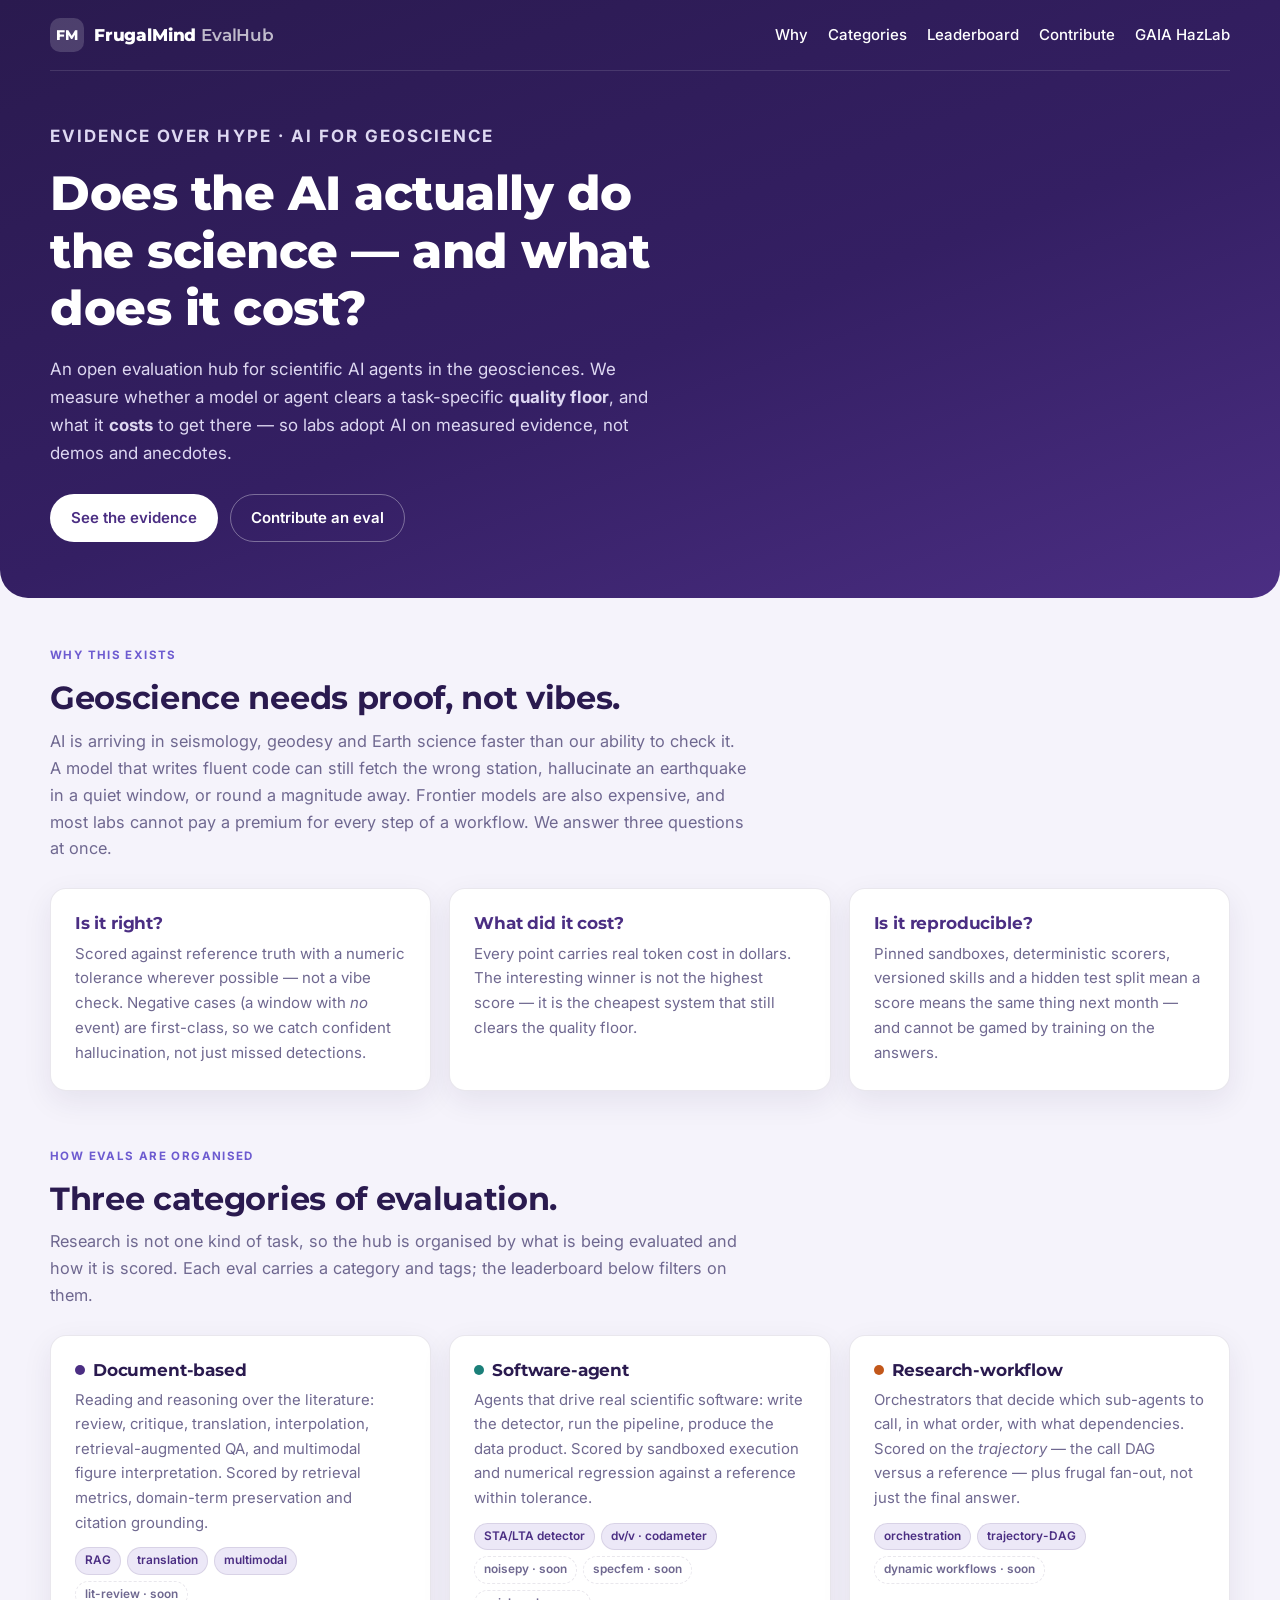
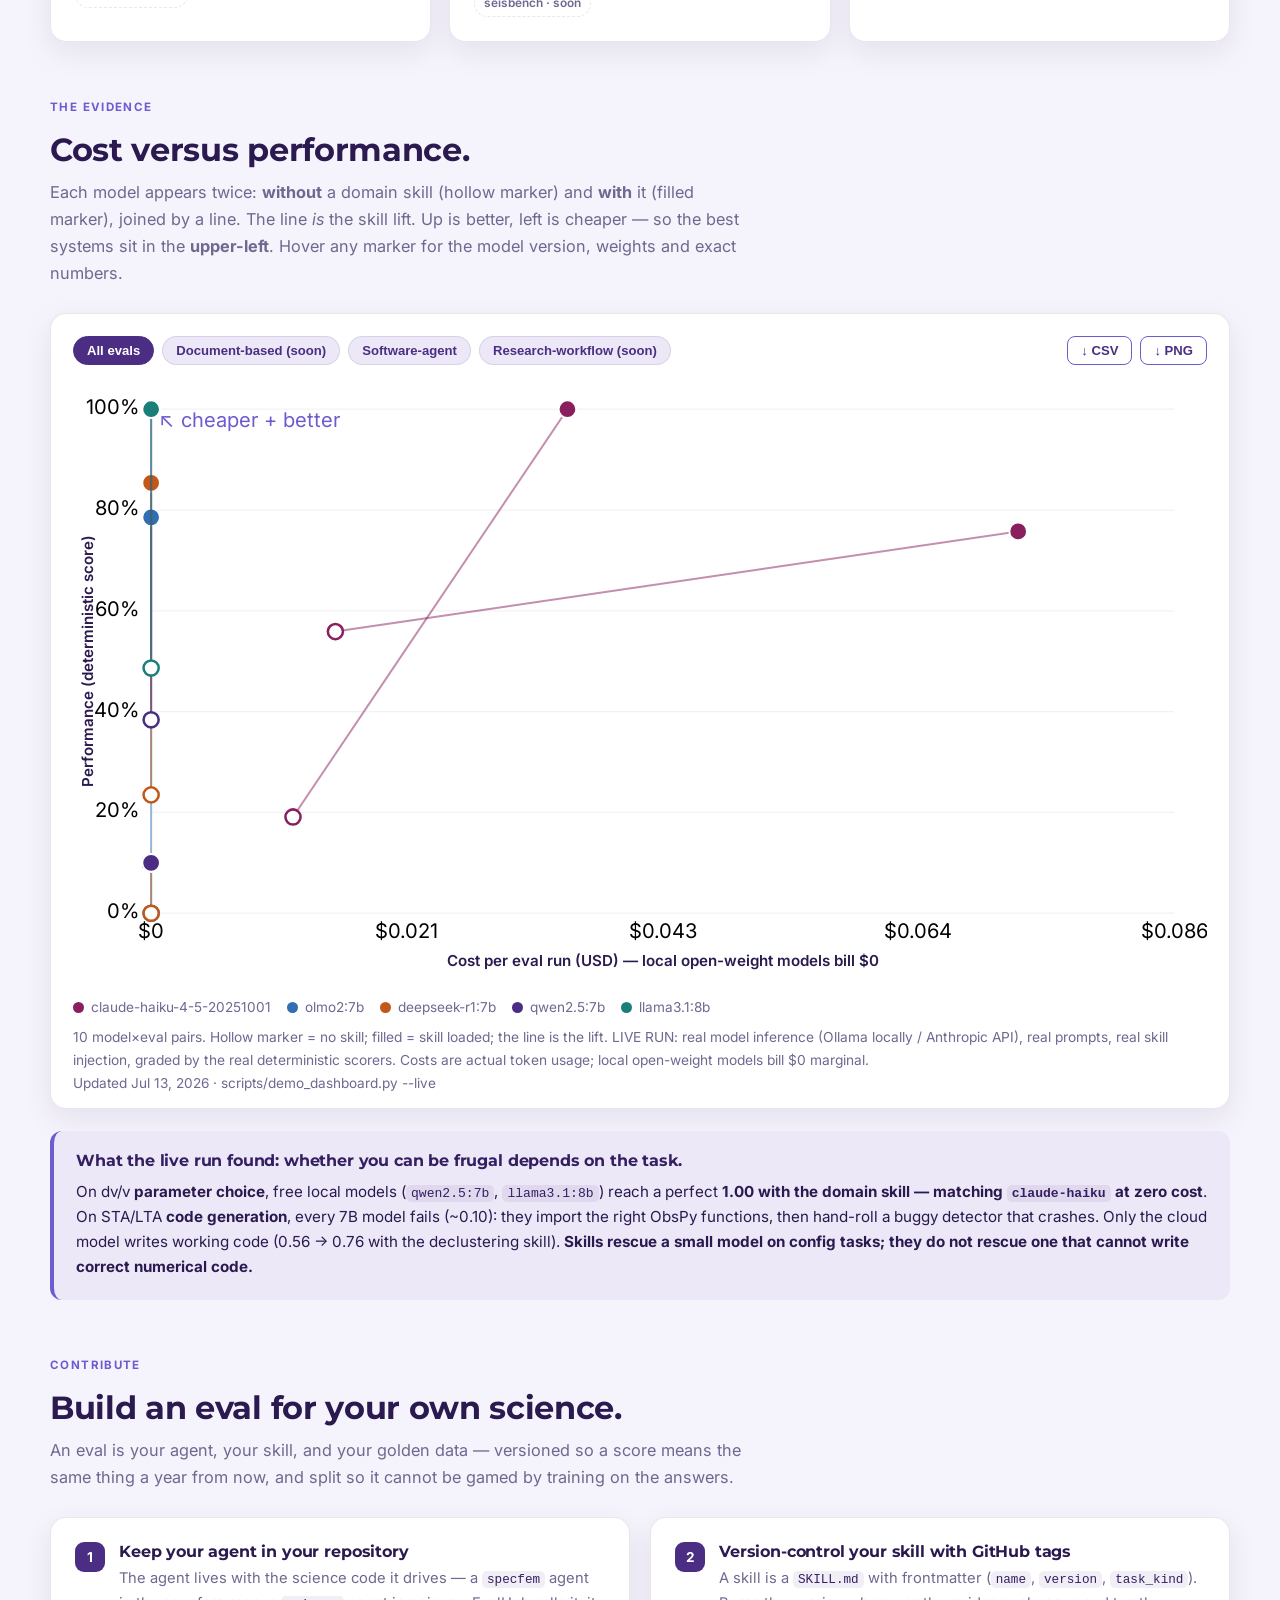
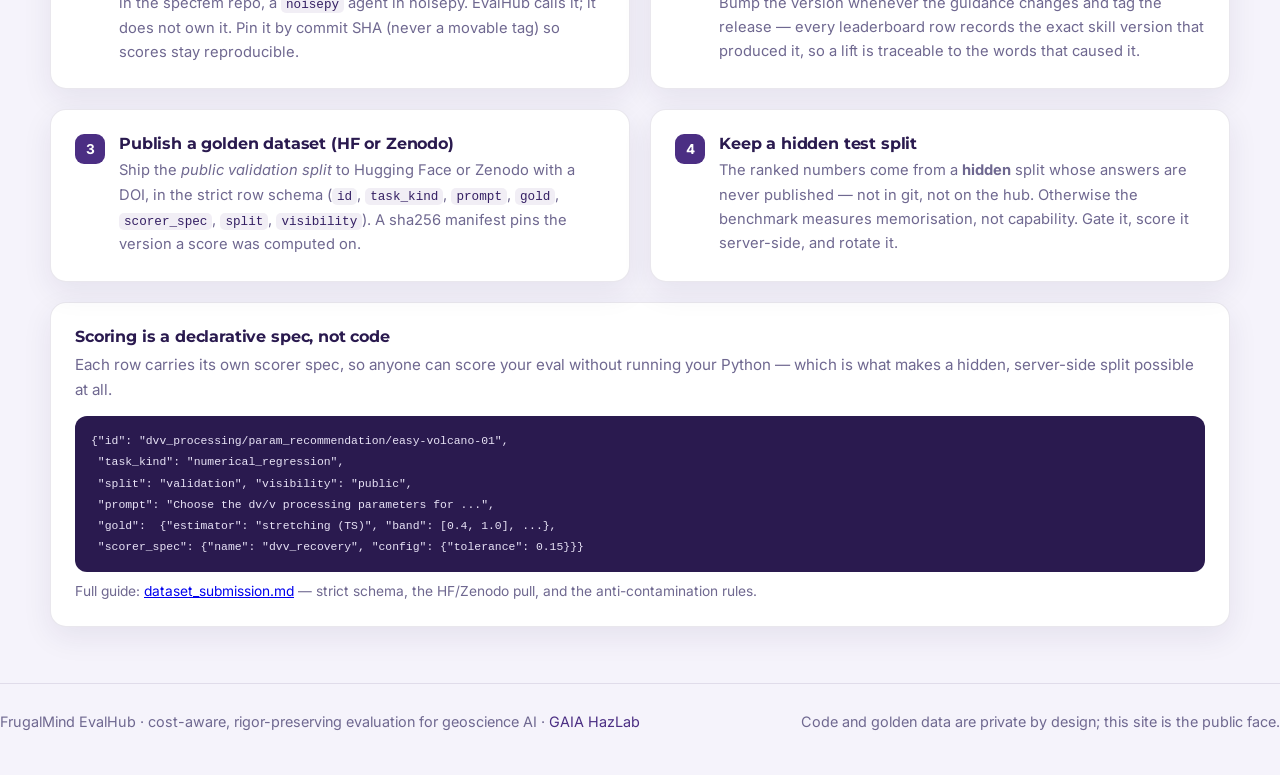
==== site/index.html @ 6b94ca43 "EvalHub dashboard: GAIA HazLab styling, eval categories, cost-vs-performance chart Rebuilds the publ" ====
<!doctype html>
<html lang="en">
  <head>
    <meta charset="utf-8" />
    <meta name="viewport" content="width=device-width, initial-scale=1" />
    <meta
      name="description"
      content="FrugalMind EvalHub — evidence-based, cost-aware evaluation of AI agents for geoscience. Three eval families, deterministic scoring, an open cost-vs-performance leaderboard."
    />
    <title>FrugalMind EvalHub — evaluating AI for geoscience</title>
    <link rel="preconnect" href="https://fonts.googleapis.com" />
    <link rel="preconnect" href="https://fonts.gstatic.com" crossorigin />
    <link
      href="https://fonts.googleapis.com/css2?family=Montserrat:wght@600;700;800&family=Inter:wght@300;400;500;600;700&display=swap"
      rel="stylesheet"
    />
    <link rel="icon" href="favicon.svg" type="image/svg+xml" />
    <link rel="stylesheet" href="styles.css" />
  </head>
  <body>
    <!-- ================= HERO / WHY ================= -->
    <header class="hero">
      <div class="shell">
        <nav class="nav" aria-label="Primary">
          <a class="brand" href="./">
            <span class="brand-mark">FM</span>
            <span>FrugalMind <span style="opacity:.7;font-weight:600">EvalHub</span></span>
          </a>
          <div class="nav-links">
            <a href="#why">Why</a>
            <a href="#categories">Categories</a>
            <a href="#leaderboard">Leaderboard</a>
            <a href="#contribute">Contribute</a>
            <a href="https://github.com/gaia-hazlab">GAIA HazLab</a>
          </div>
        </nav>

        <div class="hero-inner">
          <p class="eyebrow">Evidence over hype · AI for geoscience</p>
          <h1>Does the AI actually do the science — and what does it cost?</h1>
          <p>
            An open evaluation hub for scientific AI agents in the geosciences. We measure
            whether a model or agent clears a task-specific <strong>quality floor</strong>, and
            what it <strong>costs</strong> to get there — so labs adopt AI on measured evidence,
            not demos and anecdotes.
          </p>
          <div class="hero-actions">
            <a class="button primary" href="#leaderboard">See the evidence</a>
            <a class="button secondary" href="#contribute">Contribute an eval</a>
          </div>
        </div>
      </div>
    </header>

    <main class="shell">
      <!-- ================= WHY ================= -->
      <section id="why">
        <div class="section-head">
          <p class="eyebrow">Why this exists</p>
          <h2>Geoscience needs proof, not vibes.</h2>
          <p class="lede">
            AI is arriving in seismology, geodesy and Earth science faster than our ability to
            check it. A model that writes fluent code can still fetch the wrong station,
            hallucinate an earthquake in a quiet window, or round a magnitude away. Frontier
            models are also expensive, and most labs cannot pay a premium for every step of a
            workflow. We answer three questions at once.
          </p>
        </div>
        <div class="grid-3">
          <article class="card">
            <h3>Is it right?</h3>
            <p>
              Scored against reference truth with a numeric tolerance wherever possible — not a
              vibe check. Negative cases (a window with <em>no</em> event) are first-class, so we
              catch confident hallucination, not just missed detections.
            </p>
          </article>
          <article class="card">
            <h3>What did it cost?</h3>
            <p>
              Every point carries real token cost in dollars. The interesting winner is not the
              highest score — it is the cheapest system that still clears the quality floor.
            </p>
          </article>
          <article class="card">
            <h3>Is it reproducible?</h3>
            <p>
              Pinned sandboxes, deterministic scorers, versioned skills and a hidden test split
              mean a score means the same thing next month — and cannot be gamed by training on
              the answers.
            </p>
          </article>
        </div>
      </section>

      <!-- ================= CATEGORIES ================= -->
      <section id="categories">
        <div class="section-head">
          <p class="eyebrow">How evals are organised</p>
          <h2>Three categories of evaluation.</h2>
          <p class="lede">
            Research is not one kind of task, so the hub is organised by what is being evaluated
            and how it is scored. Each eval carries a category and tags; the leaderboard below
            filters on them.
          </p>
        </div>
        <div class="cats">
          <article class="card cat">
            <h3><span class="dot" style="background:var(--c1)"></span>Document-based</h3>
            <p>
              Reading and reasoning over the literature: review, critique, translation,
              interpolation, retrieval-augmented QA, and multimodal figure interpretation.
              Scored by retrieval metrics, domain-term preservation and citation grounding.
            </p>
            <div class="tags">
              <span class="tag">RAG</span><span class="tag">translation</span>
              <span class="tag">multimodal</span><span class="tag soon">lit-review · soon</span>
            </div>
          </article>
          <article class="card cat">
            <h3><span class="dot" style="background:var(--c2)"></span>Software-agent</h3>
            <p>
              Agents that drive real scientific software: write the detector, run the pipeline,
              produce the data product. Scored by sandboxed execution and numerical regression
              against a reference within tolerance.
            </p>
            <div class="tags">
              <span class="tag">STA/LTA detector</span><span class="tag">dv/v · codameter</span>
              <span class="tag soon">noisepy · soon</span><span class="tag soon">specfem · soon</span>
              <span class="tag soon">seisbench · soon</span>
            </div>
          </article>
          <article class="card cat">
            <h3><span class="dot" style="background:var(--c3)"></span>Research-workflow</h3>
            <p>
              Orchestrators that decide which sub-agents to call, in what order, with what
              dependencies. Scored on the <em>trajectory</em> — the call DAG versus a reference —
              plus frugal fan-out, not just the final answer.
            </p>
            <div class="tags">
              <span class="tag">orchestration</span><span class="tag">trajectory-DAG</span>
              <span class="tag soon">dynamic workflows · soon</span>
            </div>
          </article>
        </div>
      </section>

      <!-- ================= LEADERBOARD ================= -->
      <section id="leaderboard">
        <div class="section-head">
          <p class="eyebrow">The evidence</p>
          <h2>Cost versus performance.</h2>
          <p class="lede">
            Each model appears twice: <strong>without</strong> a domain skill (hollow marker) and
            <strong>with</strong> it (filled marker), joined by a line. The line <em>is</em> the
            skill lift. Up is better, left is cheaper — so the best systems sit in the
            <strong>upper-left</strong>. Hover any marker for the model version, weights and
            exact numbers.
          </p>
        </div>

        <div class="card chart-card">
          <div class="chart-toolbar">
            <div class="filters" id="filters" role="group" aria-label="Filter by category"></div>
            <div class="downloads">
              <button class="btn-sm" id="dl-csv" type="button">↓ CSV</button>
              <button class="btn-sm" id="dl-png" type="button">↓ PNG</button>
            </div>
          </div>

          <svg id="chart" viewBox="0 0 900 480" role="img"
               aria-label="Cost versus performance, with skill-lift lines per model"></svg>

          <div class="legend" id="legend"></div>
          <p class="chart-note" id="chart-note"></p>
          <p class="meta-line"><span id="generated-at">Loading…</span> · <span id="source-label"></span></p>
        </div>

        <div class="callout" style="margin-top:22px">
          <h3>What the live run found: whether you can be frugal depends on the task.</h3>
          <p>
            On dv/v <strong>parameter choice</strong>, free local models (<code>qwen2.5:7b</code>,
            <code>llama3.1:8b</code>) reach a perfect <strong>1.00 with the domain skill —
            matching <code>claude-haiku</code> at zero cost</strong>. On STA/LTA
            <strong>code generation</strong>, every 7B model fails (~0.10): they import the right
            ObsPy functions, then hand-roll a buggy detector that crashes. Only the cloud model
            writes working code (0.56 → 0.76 with the declustering skill).
            <strong>Skills rescue a small model on config tasks; they do not rescue one that
            cannot write correct numerical code.</strong>
          </p>
        </div>
      </section>

      <!-- ================= CONTRIBUTE ================= -->
      <section id="contribute">
        <div class="section-head">
          <p class="eyebrow">Contribute</p>
          <h2>Build an eval for your own science.</h2>
          <p class="lede">
            An eval is your agent, your skill, and your golden data — versioned so a score means
            the same thing a year from now, and split so it cannot be gamed by training on the
            answers.
          </p>
        </div>

        <div class="steps">
          <div class="card step">
            <span class="step-n">1</span>
            <div>
              <h3>Keep your agent in your repository</h3>
              <p>
                The agent lives with the science code it drives — a <code>specfem</code> agent in
                the specfem repo, a <code>noisepy</code> agent in noisepy. EvalHub calls it; it
                does not own it. Pin it by commit SHA (never a movable tag) so scores stay
                reproducible.
              </p>
            </div>
          </div>

          <div class="card step">
            <span class="step-n">2</span>
            <div>
              <h3>Version-control your skill with GitHub tags</h3>
              <p>
                A skill is a <code>SKILL.md</code> with frontmatter (<code>name</code>,
                <code>version</code>, <code>task_kind</code>). Bump the version whenever the
                guidance changes and tag the release — every leaderboard row records the exact
                skill version that produced it, so a lift is traceable to the words that caused it.
              </p>
            </div>
          </div>

          <div class="card step">
            <span class="step-n">3</span>
            <div>
              <h3>Publish a golden dataset (HF or Zenodo)</h3>
              <p>
                Ship the <em>public validation split</em> to Hugging Face or Zenodo with a DOI, in
                the strict row schema (<code>id</code>, <code>task_kind</code>, <code>prompt</code>,
                <code>gold</code>, <code>scorer_spec</code>, <code>split</code>,
                <code>visibility</code>). A sha256 manifest pins the version a score was computed on.
              </p>
            </div>
          </div>

          <div class="card step">
            <span class="step-n">4</span>
            <div>
              <h3>Keep a hidden test split</h3>
              <p>
                The ranked numbers come from a <strong>hidden</strong> split whose answers are
                never published — not in git, not on the hub. Otherwise the benchmark measures
                memorisation, not capability. Gate it, score it server-side, and rotate it.
              </p>
            </div>
          </div>
        </div>

        <div class="card" style="margin-top:20px">
          <h3 style="font-size:1rem;margin-bottom:6px">Scoring is a declarative spec, not code</h3>
          <p class="lede" style="font-size:0.95rem">
            Each row carries its own scorer spec, so anyone can score your eval without running
            your Python — which is what makes a hidden, server-side split possible at all.
          </p>
          <pre><code>{"id": "dvv_processing/param_recommendation/easy-volcano-01",
 "task_kind": "numerical_regression",
 "split": "validation", "visibility": "public",
 "prompt": "Choose the dv/v processing parameters for ...",
 "gold":  {"estimator": "stretching (TS)", "band": [0.4, 1.0], ...},
 "scorer_spec": {"name": "dvv_recovery", "config": {"tolerance": 0.15}}}</code></pre>
          <p class="chart-note">
            Full guide:
            <a href="https://github.com/mdenolle/frugalmind/blob/main/docs/dataset_submission.md">dataset_submission.md</a>
            — strict schema, the HF/Zenodo pull, and the anti-contamination rules.
          </p>
        </div>
      </section>
    </main>

    <footer class="site-footer">
      <div class="shell" style="display:flex;justify-content:space-between;gap:12px;flex-wrap:wrap;width:100%">
        <span>FrugalMind EvalHub · cost-aware, rigor-preserving evaluation for geoscience AI · <a href="https://github.com/gaia-hazlab">GAIA HazLab</a></span>
        <span>Code and golden data are private by design; this site is the public face.</span>
      </div>
    </footer>

    <div id="tooltip" role="tooltip"></div>
    <script src="app.js" type="module"></script>
  </body>
</html>
---- site/styles.css ----
/* ==========================================================================
   FrugalMind EvalHub — styled to the GAIA HazLab design system
   (tokens mirrored from gaia-hazlab.github.io: UW Husky Purple on lavender)
   ========================================================================== */

:root {
  --ink: #2a1a4f;          /* deep purple ink / dark sections */
  --purple: #4b2e83;       /* UW Husky Purple */
  --purple-deep: #341f63;
  --peri: #6d5bd0;         /* periwinkle accent */
  --peri-light: #c3b8f0;   /* accent on dark bg */
  --stone: #6f6890;        /* muted purple-gray text */
  --lav: #f5f3fb;          /* light lavender page */
  --lav-2: #ece8f7;        /* lavender tint sections */
  --paper: #ffffff;
  --line: rgba(42, 26, 79, 0.10);

  /* categorical series — distinct in light mode */
  --c1: #4b2e83;  /* husky purple */
  --c2: #1b7f79;  /* teal */
  --c3: #c2571a;  /* burnt orange */
  --c4: #2f6fb2;  /* blue */
  --c5: #8a1f5e;  /* magenta */

  --shadow: 0 10px 30px rgba(42, 26, 79, 0.08);
  --radius: 16px;
}

* { margin: 0; padding: 0; box-sizing: border-box; }
html { scroll-behavior: smooth; }

body {
  font-family: 'Inter', system-ui, -apple-system, sans-serif;
  line-height: 1.65;
  color: var(--ink);
  background: var(--lav);
  -webkit-font-smoothing: antialiased;
}

h1, h2, h3, .brand {
  font-family: 'Montserrat', 'Inter', system-ui, sans-serif;
  letter-spacing: -0.01em;
  line-height: 1.2;
}

.shell { width: min(1180px, calc(100% - 40px)); margin: 0 auto; }

/* ---------- nav ---------- */
.nav {
  display: flex; align-items: center; justify-content: space-between;
  padding: 18px 0; gap: 16px; flex-wrap: wrap;
}
.brand {
  display: flex; align-items: center; gap: 10px;
  font-weight: 800; color: var(--purple); text-decoration: none; font-size: 1.05rem;
}
.brand-mark {
  display: inline-grid; place-items: center;
  width: 34px; height: 34px; border-radius: 10px;
  background: var(--purple); color: #fff; font-weight: 800; font-size: 0.85rem;
}
.nav-links { display: flex; gap: 20px; flex-wrap: wrap; }
.nav-links a {
  color: var(--stone); text-decoration: none; font-weight: 500; font-size: 0.94rem;
}
.nav-links a:hover { color: var(--purple); }

/* ---------- hero ---------- */
.hero {
  background: linear-gradient(160deg, var(--ink) 0%, var(--purple-deep) 55%, var(--purple) 100%);
  color: #fff;
  border-radius: 0 0 28px 28px;
  padding: 0 0 56px;
  margin-bottom: 48px;
}
.hero .nav { border-bottom: 1px solid rgba(255,255,255,0.12); }
.hero .brand, .hero .nav-links a { color: #fff; }
.hero .brand-mark { background: rgba(255,255,255,0.16); }
.hero .nav-links a:hover { color: var(--peri-light); }

.hero-inner { padding-top: 52px; max-width: 62ch; }
.eyebrow {
  text-transform: uppercase; letter-spacing: 0.12em;
  font-size: 0.72rem; font-weight: 700; color: var(--peri-light); margin-bottom: 14px;
}
.hero h1 { font-size: clamp(1.9rem, 4.2vw, 3rem); font-weight: 800; margin-bottom: 18px; }
.hero p { color: #ded8f2; font-size: 1.06rem; }
.hero-actions { display: flex; gap: 12px; margin-top: 26px; flex-wrap: wrap; }

.button {
  display: inline-block; padding: 11px 20px; border-radius: 999px;
  font-weight: 600; font-size: 0.94rem; text-decoration: none;
  border: 1px solid transparent; cursor: pointer;
}
.button.primary { background: #fff; color: var(--purple); }
.button.primary:hover { background: var(--peri-light); }
.button.secondary { border-color: rgba(255,255,255,0.35); color: #fff; }
.button.secondary:hover { border-color: #fff; }

/* ---------- sections ---------- */
section { margin-bottom: 56px; }
.section-head { max-width: 70ch; margin-bottom: 26px; }
.section-head .eyebrow { color: var(--peri); }
.section-head h2 { font-size: clamp(1.4rem, 2.8vw, 2rem); font-weight: 700; margin-bottom: 10px; }
.lede { color: var(--stone); font-size: 1.02rem; }

.card {
  background: var(--paper); border: 1px solid var(--line);
  border-radius: var(--radius); box-shadow: var(--shadow); padding: 24px;
}

.grid-3 { display: grid; grid-template-columns: repeat(3, 1fr); gap: 18px; }
.grid-3 h3 { font-size: 1.05rem; margin-bottom: 8px; color: var(--purple); }
.grid-3 p { color: var(--stone); font-size: 0.94rem; }

/* ---------- categories ---------- */
.cats { display: grid; grid-template-columns: repeat(3, 1fr); gap: 18px; }
.cat .dot { width: 10px; height: 10px; border-radius: 50%; display: inline-block; margin-right: 8px; }
.cat h3 { display: flex; align-items: center; font-size: 1.05rem; margin-bottom: 8px; }
.cat p { color: var(--stone); font-size: 0.93rem; margin-bottom: 12px; }
.tags { display: flex; flex-wrap: wrap; gap: 6px; }
.tag {
  font-size: 0.74rem; font-weight: 600; padding: 3px 9px; border-radius: 999px;
  background: var(--lav-2); color: var(--purple); border: 1px solid var(--line);
}
.tag.soon { background: transparent; color: var(--stone); border-style: dashed; }

/* ---------- chart ---------- */
.chart-card { padding: 22px 22px 14px; }
.chart-toolbar {
  display: flex; align-items: center; justify-content: space-between;
  gap: 14px; flex-wrap: wrap; margin-bottom: 14px;
}
.filters { display: flex; gap: 8px; flex-wrap: wrap; }
.chip {
  font-size: 0.82rem; font-weight: 600; padding: 6px 13px; border-radius: 999px;
  background: var(--lav-2); color: var(--purple); border: 1px solid var(--line);
  cursor: pointer; user-select: none;
}
.chip[aria-pressed="true"] { background: var(--purple); color: #fff; border-color: var(--purple); }
.downloads { display: flex; gap: 8px; }
.btn-sm {
  font-size: 0.82rem; font-weight: 600; padding: 6px 13px; border-radius: 8px;
  background: var(--paper); color: var(--purple); border: 1px solid var(--peri);
  cursor: pointer;
}
.btn-sm:hover { background: var(--lav-2); }

#chart { width: 100%; height: auto; display: block; }
.chart-note { color: var(--stone); font-size: 0.86rem; margin-top: 8px; }

.legend { display: flex; gap: 16px; flex-wrap: wrap; margin-top: 12px; }
.legend-item { display: flex; align-items: center; gap: 7px; font-size: 0.85rem; color: var(--stone); }
.legend-swatch { width: 11px; height: 11px; border-radius: 50%; }

.axis line, .axis path { stroke: var(--line); }
.axis text { fill: #6f6890; font-size: 11px; font-family: 'Inter', sans-serif; }
.axis-label { fill: #2a1a4f; font-size: 12px; font-weight: 600; font-family: 'Inter', sans-serif; }
.gridline { stroke: rgba(42,26,79,0.06); }
.lift-line { stroke-width: 1.6; opacity: 0.5; }
.pt { cursor: pointer; }
.pt:hover { stroke: #2a1a4f; stroke-width: 2; }

#tooltip {
  position: fixed; pointer-events: none; opacity: 0; transition: opacity .12s;
  background: var(--ink); color: #fff; padding: 10px 12px; border-radius: 10px;
  font-size: 0.82rem; line-height: 1.55; max-width: 300px; z-index: 50;
  box-shadow: 0 10px 26px rgba(0,0,0,0.25);
}
#tooltip b { color: var(--peri-light); }
#tooltip .kv { color: #cfc7ea; }

/* ---------- callout ---------- */
.callout {
  background: var(--lav-2); border-left: 4px solid var(--peri);
  border-radius: 12px; padding: 20px 22px;
}
.callout h3 { font-size: 1.02rem; margin-bottom: 8px; color: var(--purple-deep); }
.callout p { color: var(--ink); font-size: 0.95rem; }
code {
  font-family: ui-monospace, SFMono-Regular, Menlo, monospace;
  font-size: 0.86em; background: rgba(75,46,131,0.08);
  padding: 1px 5px; border-radius: 5px; color: var(--purple-deep);
}

/* ---------- contribute ---------- */
.steps { display: grid; grid-template-columns: repeat(2, 1fr); gap: 20px; }
.step { display: flex; gap: 14px; }
.step-n {
  flex: 0 0 30px; height: 30px; border-radius: 9px; display: grid; place-items: center;
  background: var(--purple); color: #fff; font-weight: 700; font-size: 0.85rem;
}
.step h3 { font-size: 1rem; margin-bottom: 5px; }
.step p { color: var(--stone); font-size: 0.92rem; }

pre {
  background: var(--ink); color: #e8e3f6; padding: 14px 16px; border-radius: 12px;
  overflow-x: auto; font-size: 0.83rem; line-height: 1.6; margin-top: 14px;
}
pre code { background: none; color: inherit; padding: 0; }

/* ---------- footer ---------- */
.site-footer {
  border-top: 1px solid var(--line); padding: 26px 0 44px; margin-top: 40px;
  display: flex; justify-content: space-between; gap: 12px; flex-wrap: wrap;
  color: var(--stone); font-size: 0.9rem;
}
.site-footer a { color: var(--purple); text-decoration: none; }
.meta-line { color: var(--stone); font-size: 0.85rem; }

@media (max-width: 900px) {
  .grid-3, .cats, .steps { grid-template-columns: 1fr; }
  .chart-toolbar { flex-direction: column; align-items: flex-start; }
}
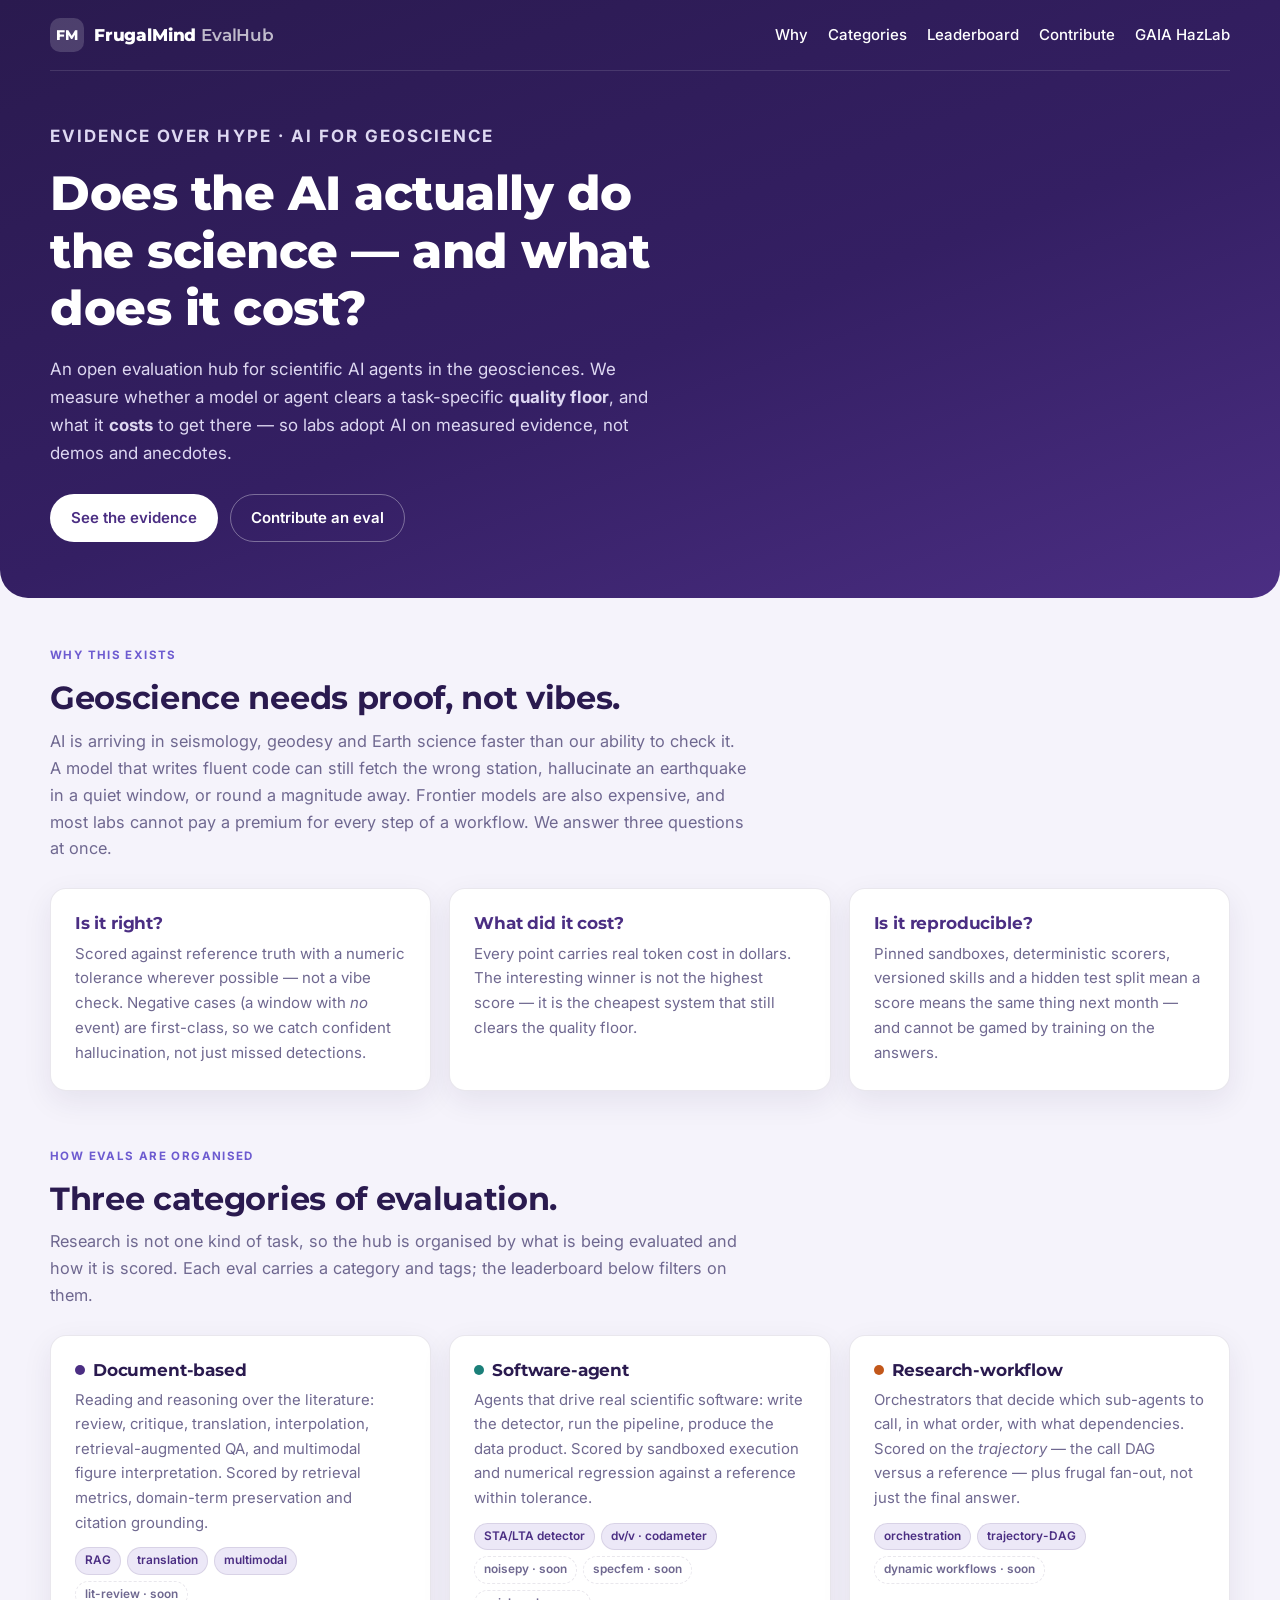
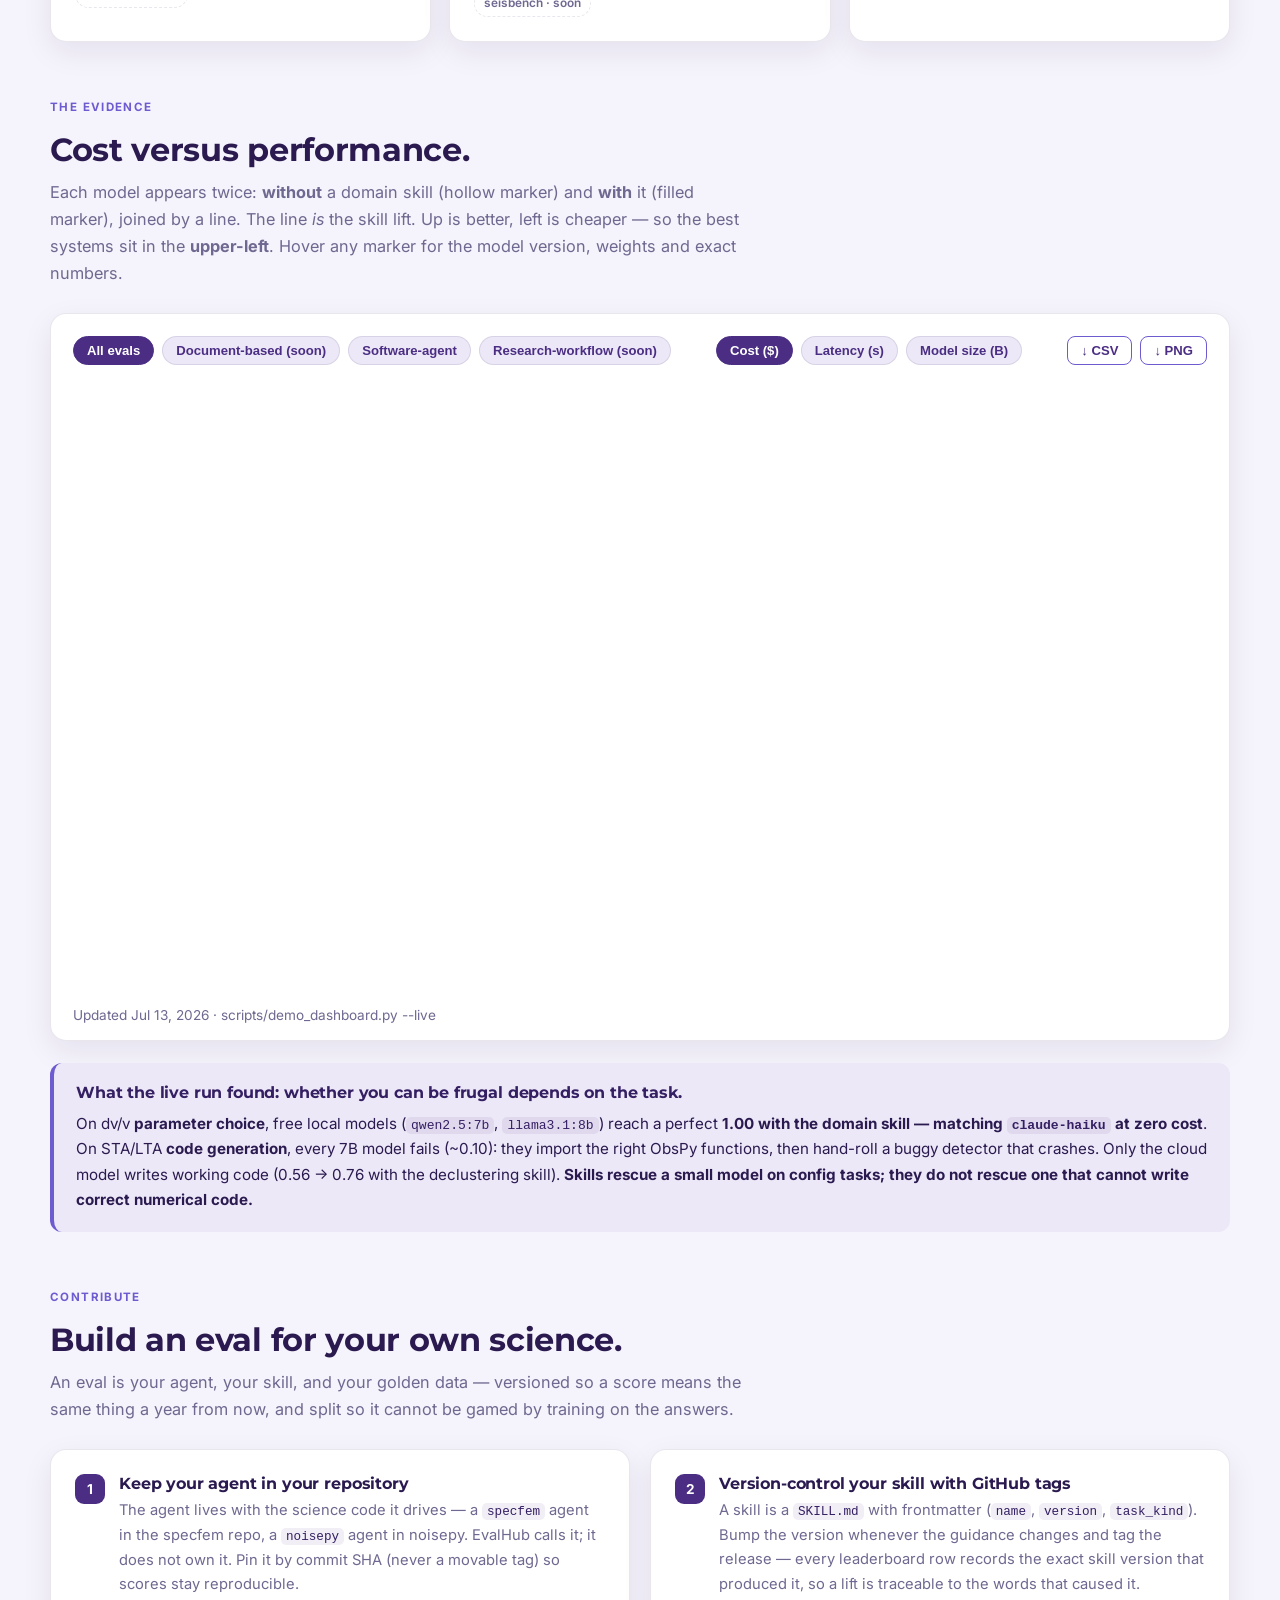
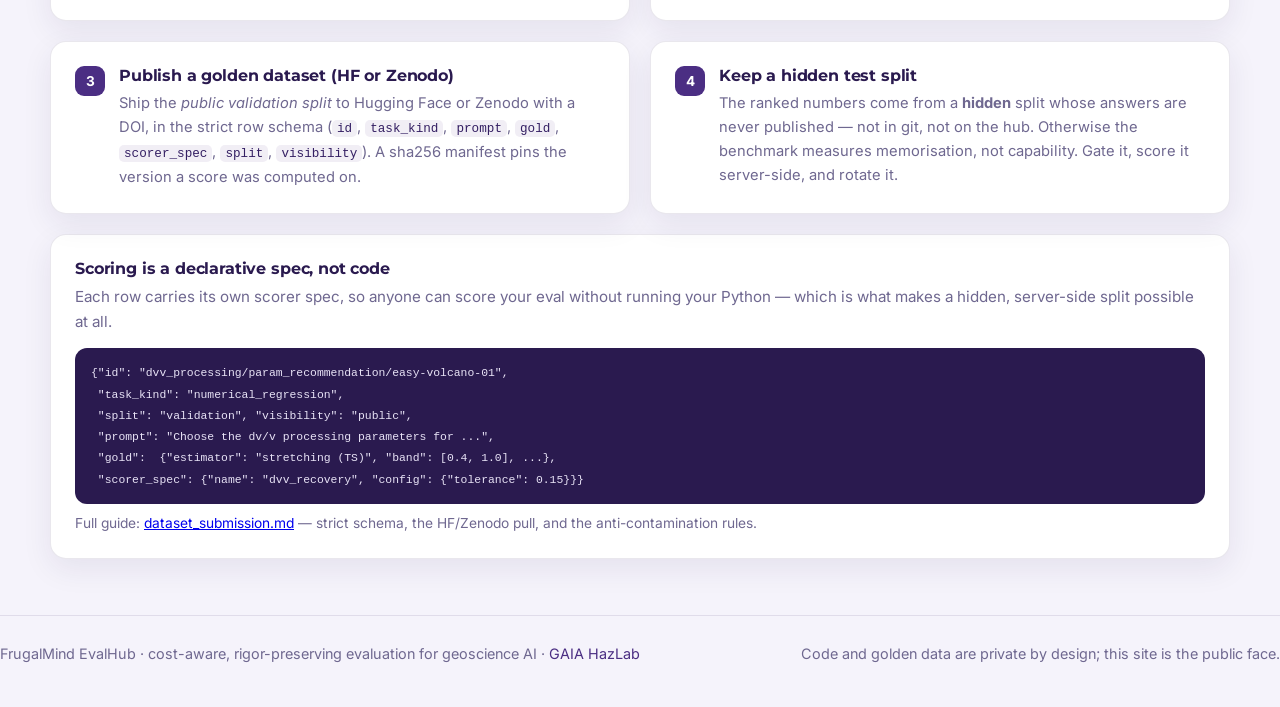
==== commit 22bda803: "Repeat study (error bars), per-task markers, selectable x-axis ERROR BARS. --repeats N runs each con" ====
--- a/site/index.html
+++ b/site/index.html
@@ -162,6 +162,7 @@
         <div class="card chart-card">
           <div class="chart-toolbar">
             <div class="filters" id="filters" role="group" aria-label="Filter by category"></div>
+            <div class="filters" id="xaxis-picker" role="group" aria-label="Choose the x-axis"></div>
             <div class="downloads">
               <button class="btn-sm" id="dl-csv" type="button">↓ CSV</button>
               <button class="btn-sm" id="dl-png" type="button">↓ PNG</button>
--- a/site/styles.css
+++ b/site/styles.css
@@ -212,3 +212,5 @@
   .grid-3, .cats, .steps { grid-template-columns: 1fr; }
   .chart-toolbar { flex-direction: column; align-items: flex-start; }
 }
+
+.errbar { stroke-linecap: round; }
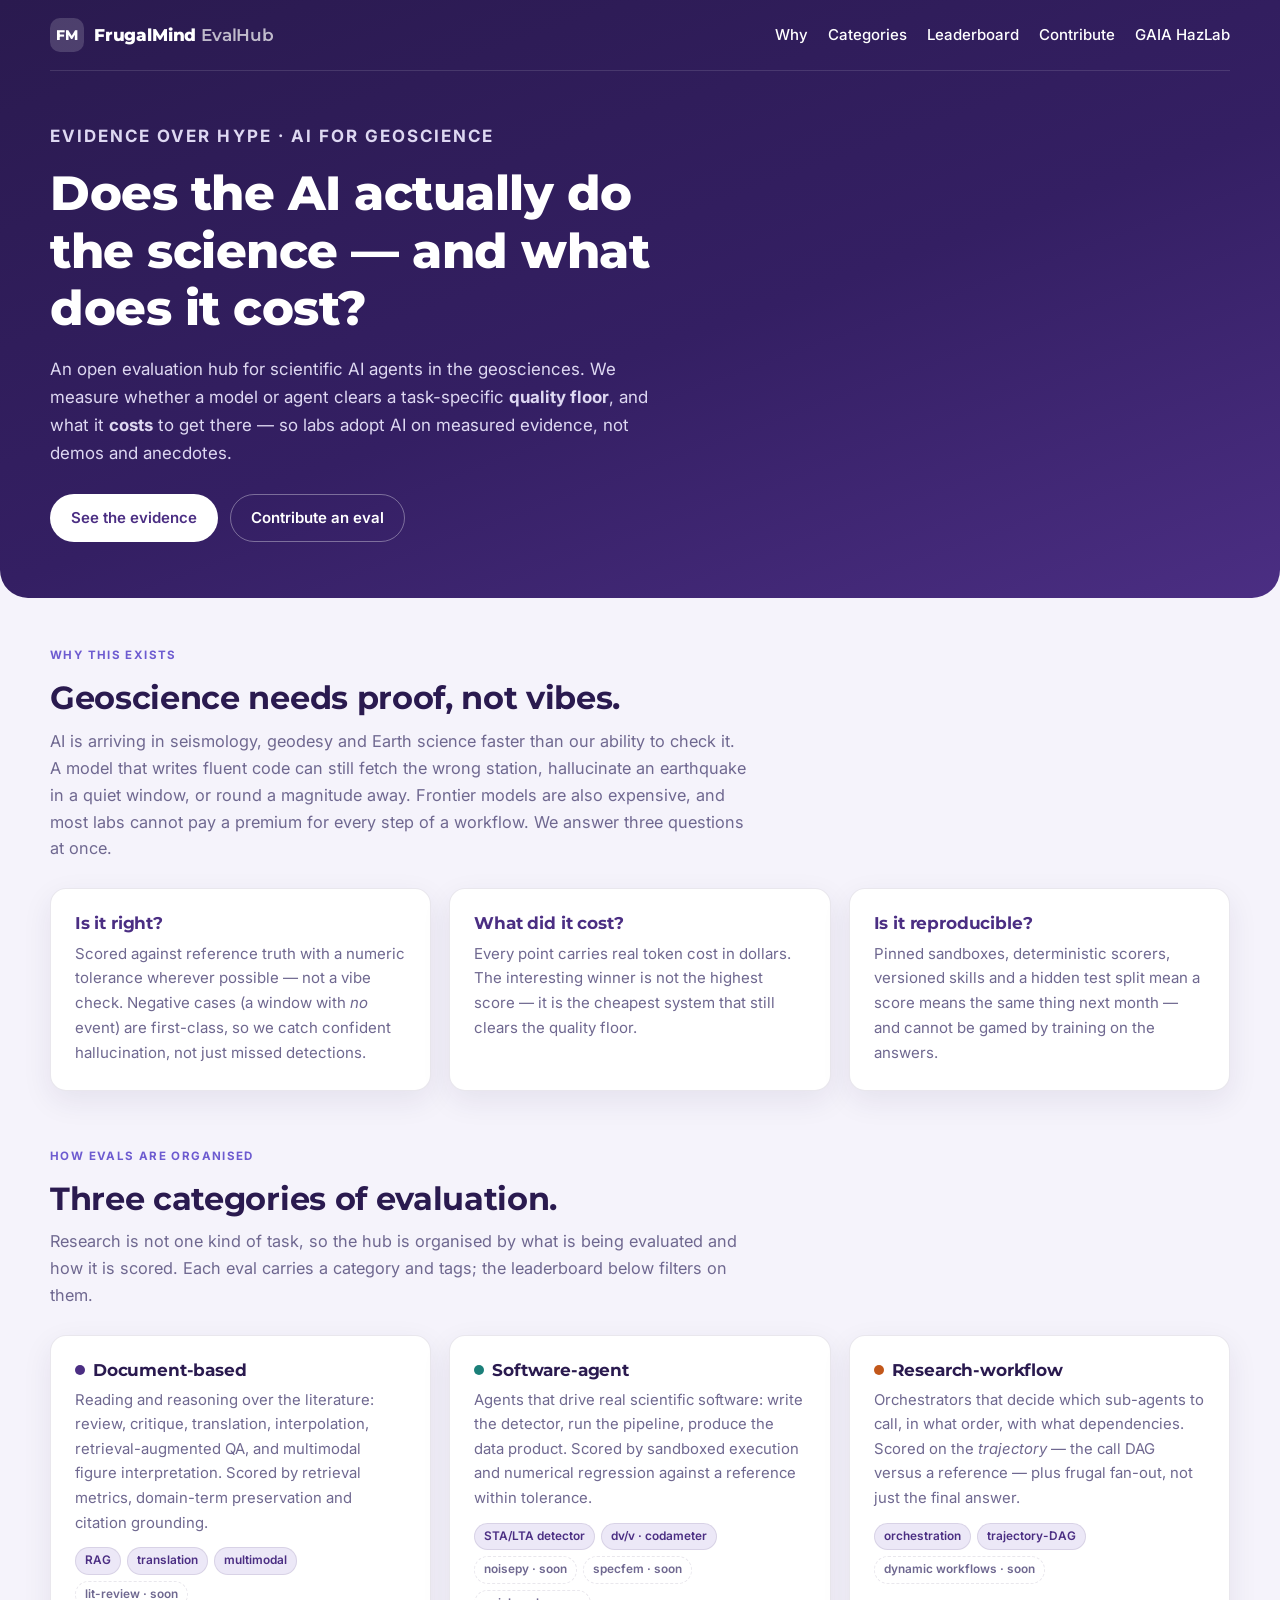
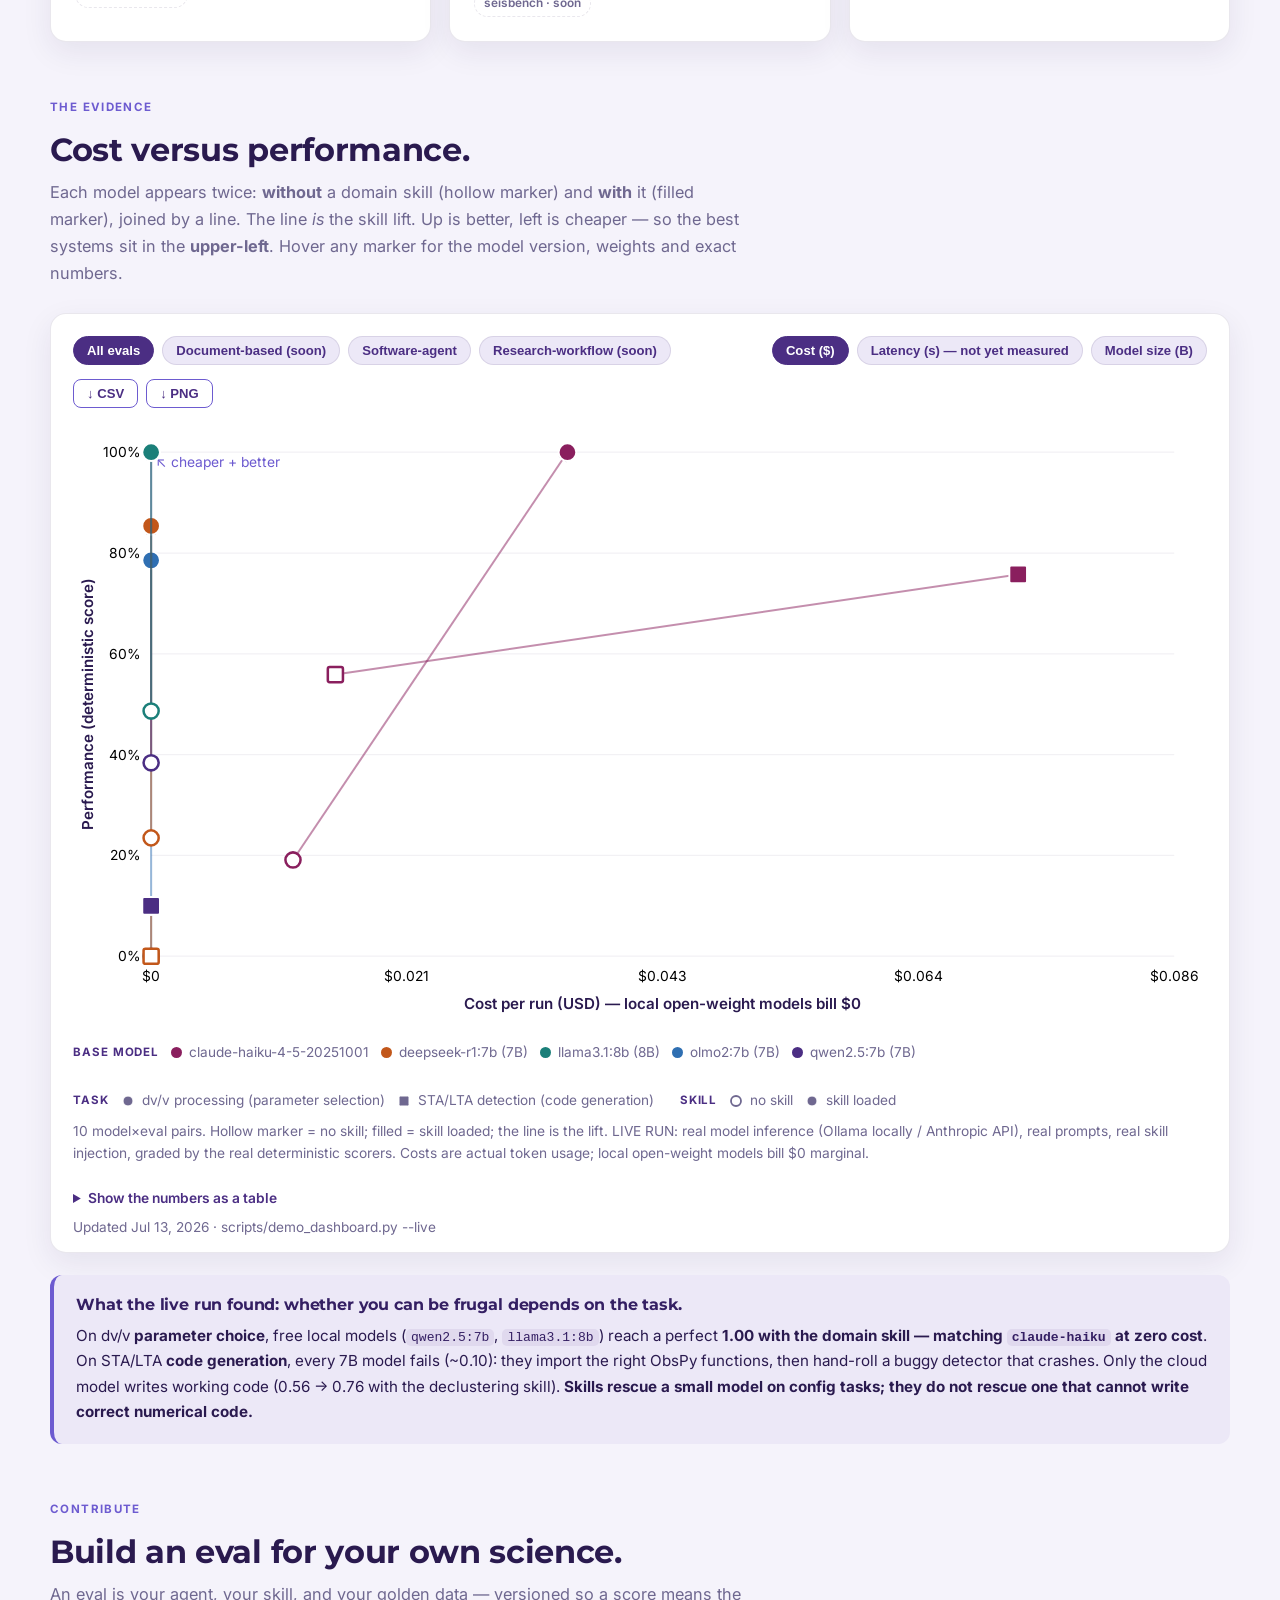
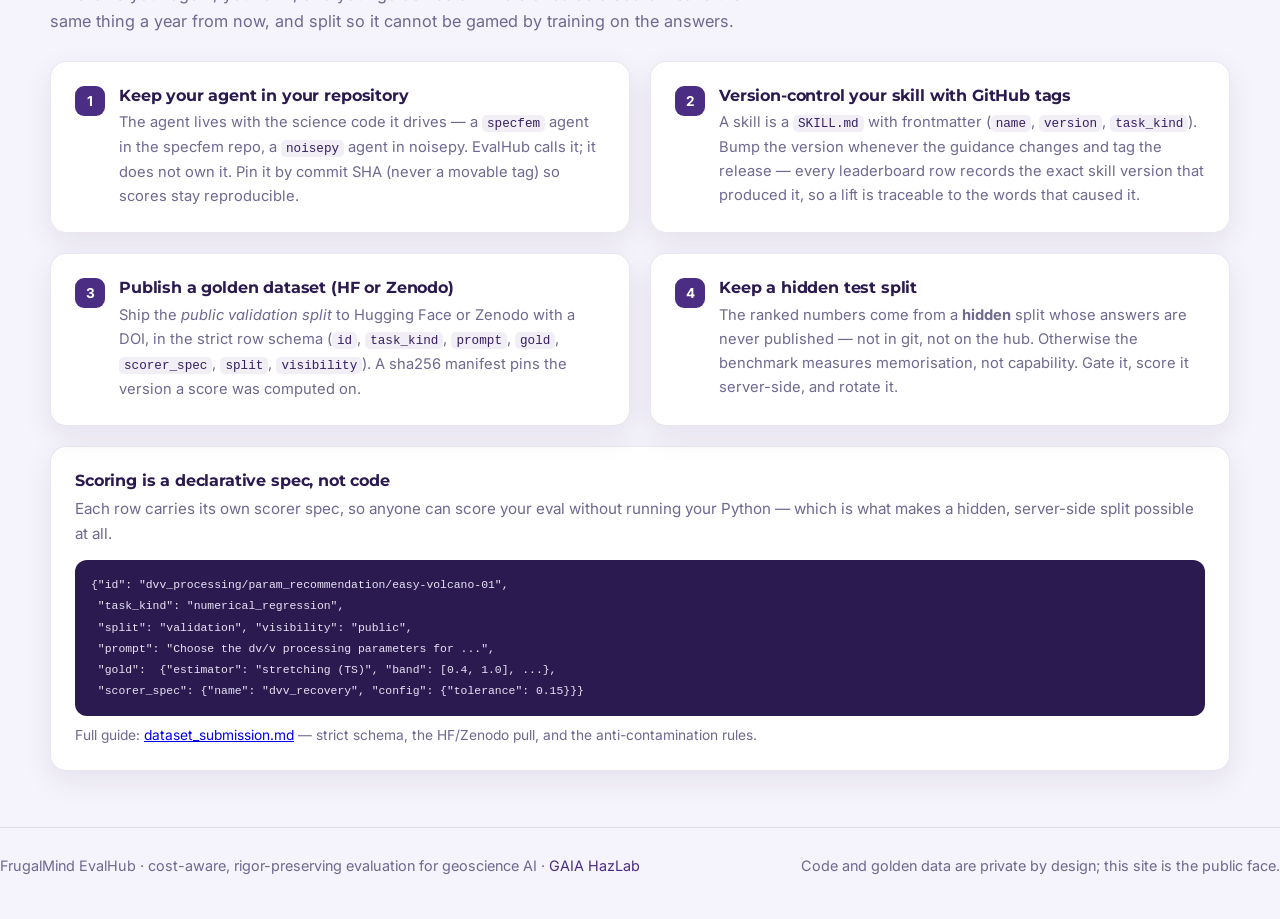
==== commit e16c05ee: "Make the leaderboard readable on phones + address PR review REVIEW (PR #47): the "each task appears " ====
--- a/site/index.html
+++ b/site/index.html
@@ -174,6 +174,28 @@
 
           <div class="legend" id="legend"></div>
           <p class="chart-note" id="chart-note"></p>
+
+          <details class="data-table-wrap" id="data-table-details">
+            <summary>Show the numbers as a table</summary>
+            <div class="table-scroll">
+              <table id="data-table" class="data-table">
+                <caption class="sr-only">
+                  Score and cost for each model and eval, without and with the domain skill.
+                </caption>
+                <thead>
+                  <tr>
+                    <th scope="col">Model</th>
+                    <th scope="col">Eval</th>
+                    <th scope="col">Score (no skill)</th>
+                    <th scope="col">Score (skill)</th>
+                    <th scope="col">Lift</th>
+                    <th scope="col">Cost</th>
+                  </tr>
+                </thead>
+                <tbody id="data-table-body"></tbody>
+              </table>
+            </div>
+          </details>
           <p class="meta-line"><span id="generated-at">Loading…</span> · <span id="source-label"></span></p>
         </div>
 
--- a/site/styles.css
+++ b/site/styles.css
@@ -214,3 +214,71 @@
 }
 
 .errbar { stroke-linecap: round; }
+
+/* Legend: two independent encodings (colour = model, shape = task) plus the
+   skill fill. Grouping them is what makes the chart readable without prose. */
+.legend { display: flex; gap: 26px; flex-wrap: wrap; margin-top: 14px; align-items: flex-start; }
+.legend-group { display: flex; align-items: center; gap: 12px; flex-wrap: wrap; }
+.legend-title {
+  font-size: 0.72rem; font-weight: 700; text-transform: uppercase;
+  letter-spacing: 0.08em; color: var(--purple); white-space: nowrap;
+}
+.legend-shape { flex: 0 0 14px; overflow: visible; }
+
+/* ---------- data table (mobile-first read + screen-reader path) ---------- */
+.sr-only {
+  position: absolute; width: 1px; height: 1px; padding: 0; margin: -1px;
+  overflow: hidden; clip: rect(0,0,0,0); white-space: nowrap; border: 0;
+}
+.data-table-wrap { margin-top: 16px; }
+.data-table-wrap > summary {
+  cursor: pointer; font-size: 0.86rem; font-weight: 600; color: var(--purple);
+  padding: 6px 0; user-select: none;
+}
+.table-scroll { overflow-x: auto; -webkit-overflow-scrolling: touch; margin-top: 8px; }
+.data-table { width: 100%; border-collapse: collapse; font-size: 0.85rem; }
+.data-table th, .data-table td {
+  padding: 8px 10px; text-align: right; border-bottom: 1px solid var(--line);
+  white-space: nowrap;
+}
+.data-table th[scope="col"] { color: var(--purple); font-weight: 700; }
+.data-table th[scope="row"], .data-table td:nth-child(2) {
+  text-align: left; font-weight: 600;
+}
+.data-table tbody tr:hover { background: var(--lav-2); }
+
+/* ==========================================================================
+   Mobile — the chart is an SVG that downscales; the JS also switches to a
+   narrower viewBox with larger type under 700px. These rules handle the rest of
+   the page furniture so nothing overflows a phone screen.
+   ========================================================================== */
+@media (max-width: 700px) {
+  .shell { width: calc(100% - 24px); }
+
+  .hero { border-radius: 0 0 20px 20px; padding-bottom: 36px; margin-bottom: 32px; }
+  .hero-inner { padding-top: 32px; }
+  .nav-links { gap: 12px; font-size: 0.86rem; }
+  .nav-links a:nth-child(n+4) { display: none; }  /* keep nav to one line */
+
+  .grid-3, .cats, .steps { grid-template-columns: 1fr; }
+  section { margin-bottom: 40px; }
+
+  .chart-card { padding: 14px 12px 10px; }
+  .chart-toolbar { flex-direction: column; align-items: stretch; gap: 10px; }
+  .filters { gap: 6px; }
+  .chip, .btn-sm { font-size: 0.78rem; padding: 7px 12px; }  /* >=44px tap target height with line-box */
+  .downloads { justify-content: flex-end; }
+
+  /* Legend: stack the encoding groups vertically so labels never truncate. */
+  .legend { flex-direction: column; gap: 10px; }
+  .legend-group { gap: 10px; }
+
+  /* On a phone the table is the PRIMARY read, so open it by default. */
+  .data-table-wrap[open] > summary { margin-bottom: 4px; }
+}
+
+/* The whole point of the tooltip is touch reachability; make sure it can never
+   sit off-screen or overflow on a narrow viewport. */
+@media (max-width: 700px) {
+  #tooltip { max-width: min(300px, calc(100vw - 24px)); font-size: 0.8rem; }
+}
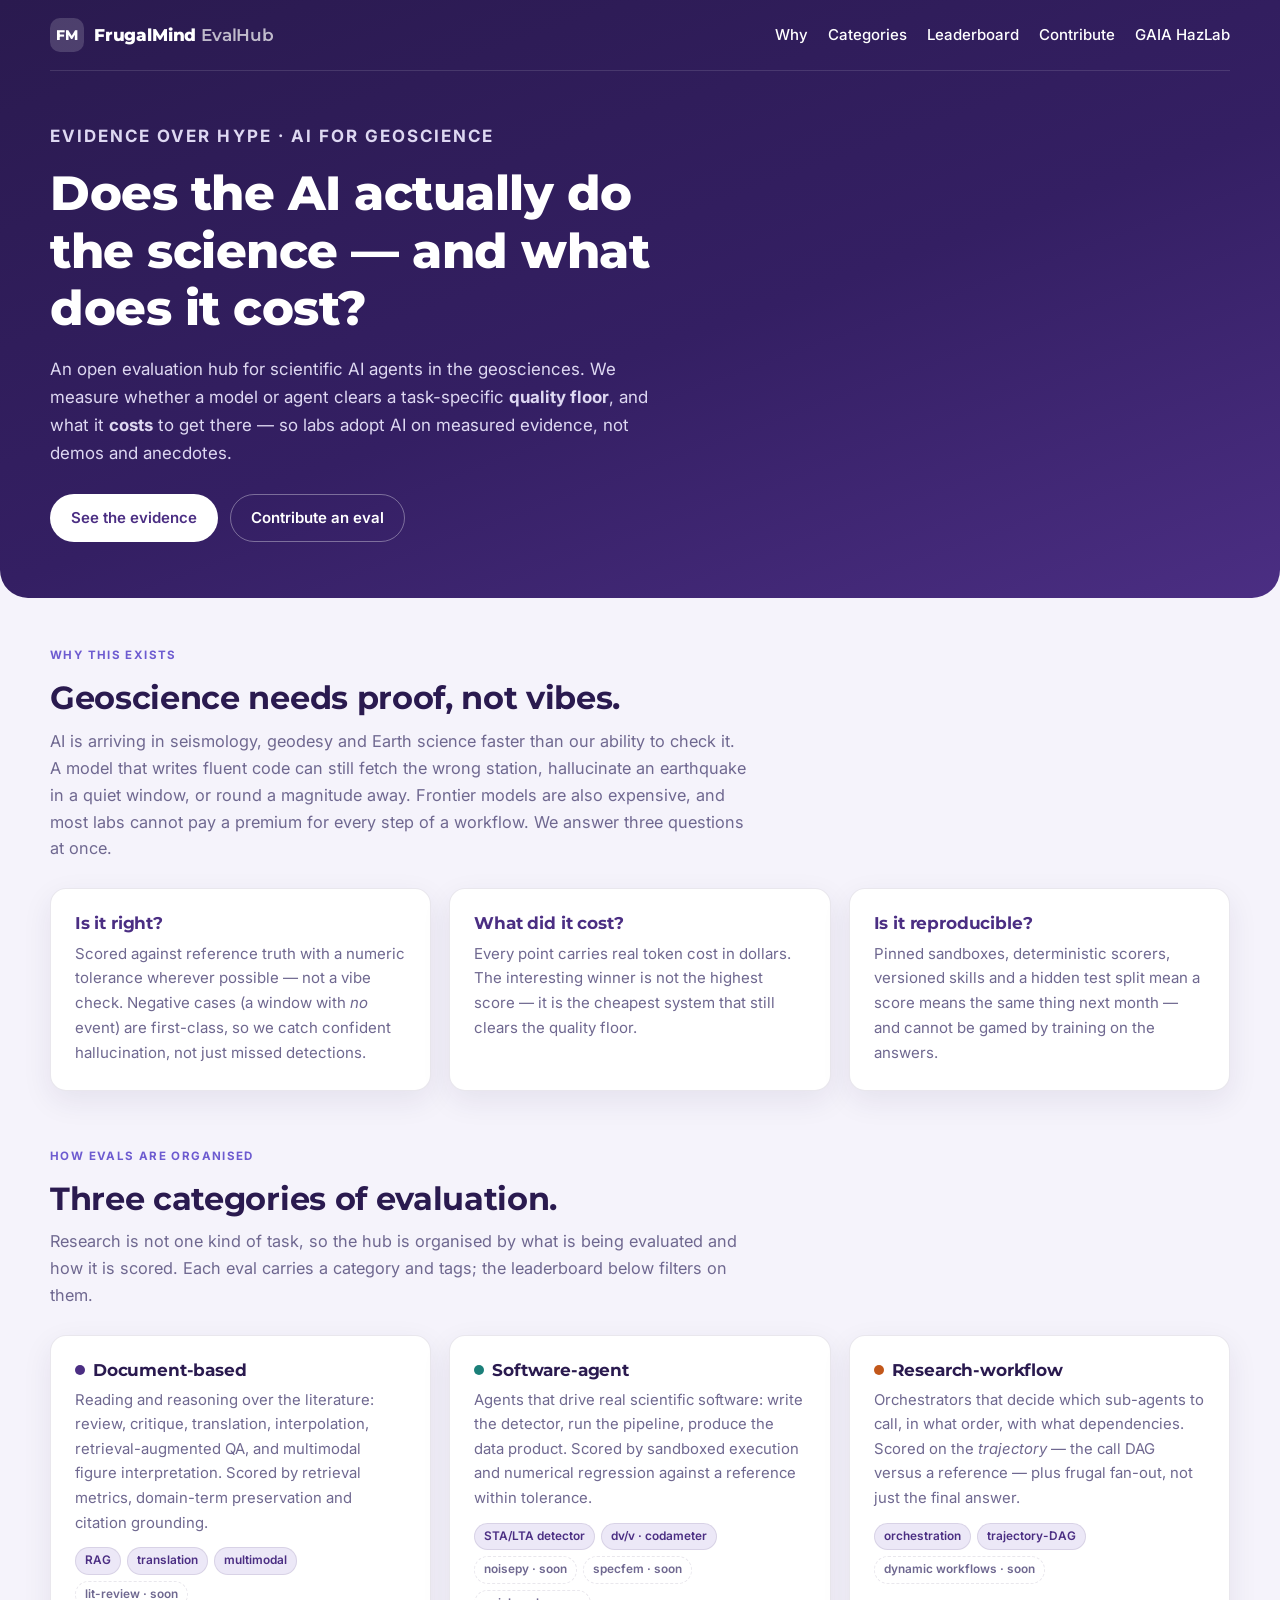
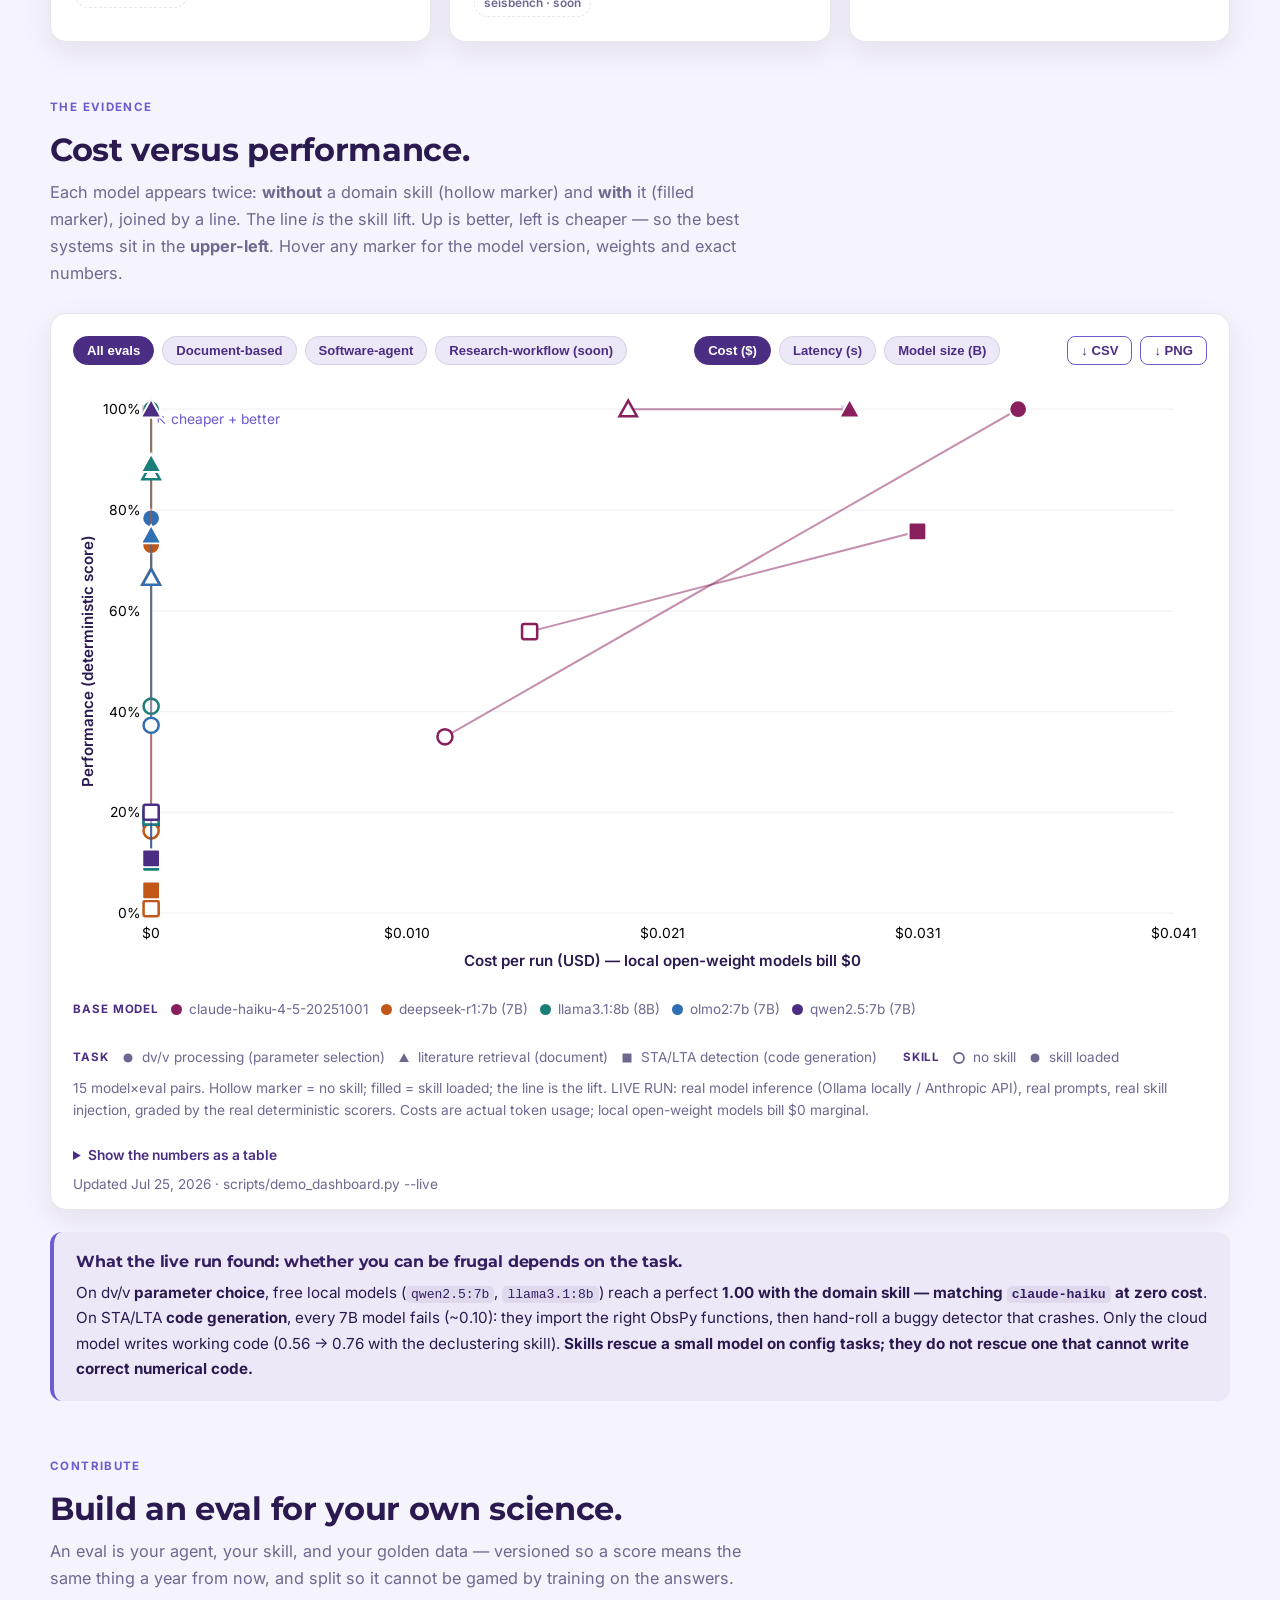
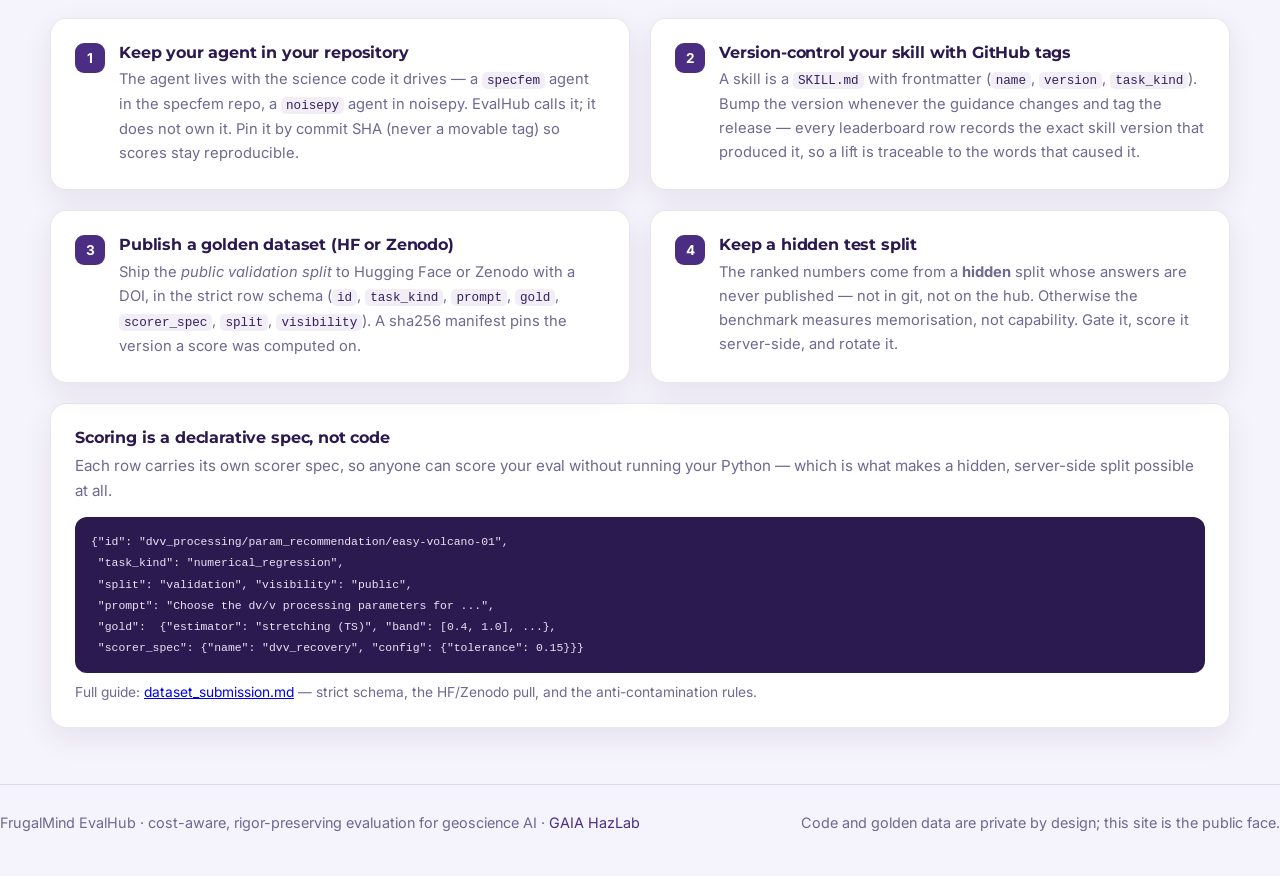
==== commit e251f595: "Address Copilot re-review: 4 findings, 2 were real runtime bugs Copilot re-reviewed the two commits " ====
--- a/site/index.html
+++ b/site/index.html
@@ -180,7 +180,8 @@
             <div class="table-scroll">
               <table id="data-table" class="data-table">
                 <caption class="sr-only">
-                  Score and cost for each model and eval, without and with the domain skill.
+                  Score for each model and eval without and with the domain skill, the
+                  resulting skill lift, and the cost of the skilled run.
                 </caption>
                 <thead>
                   <tr>
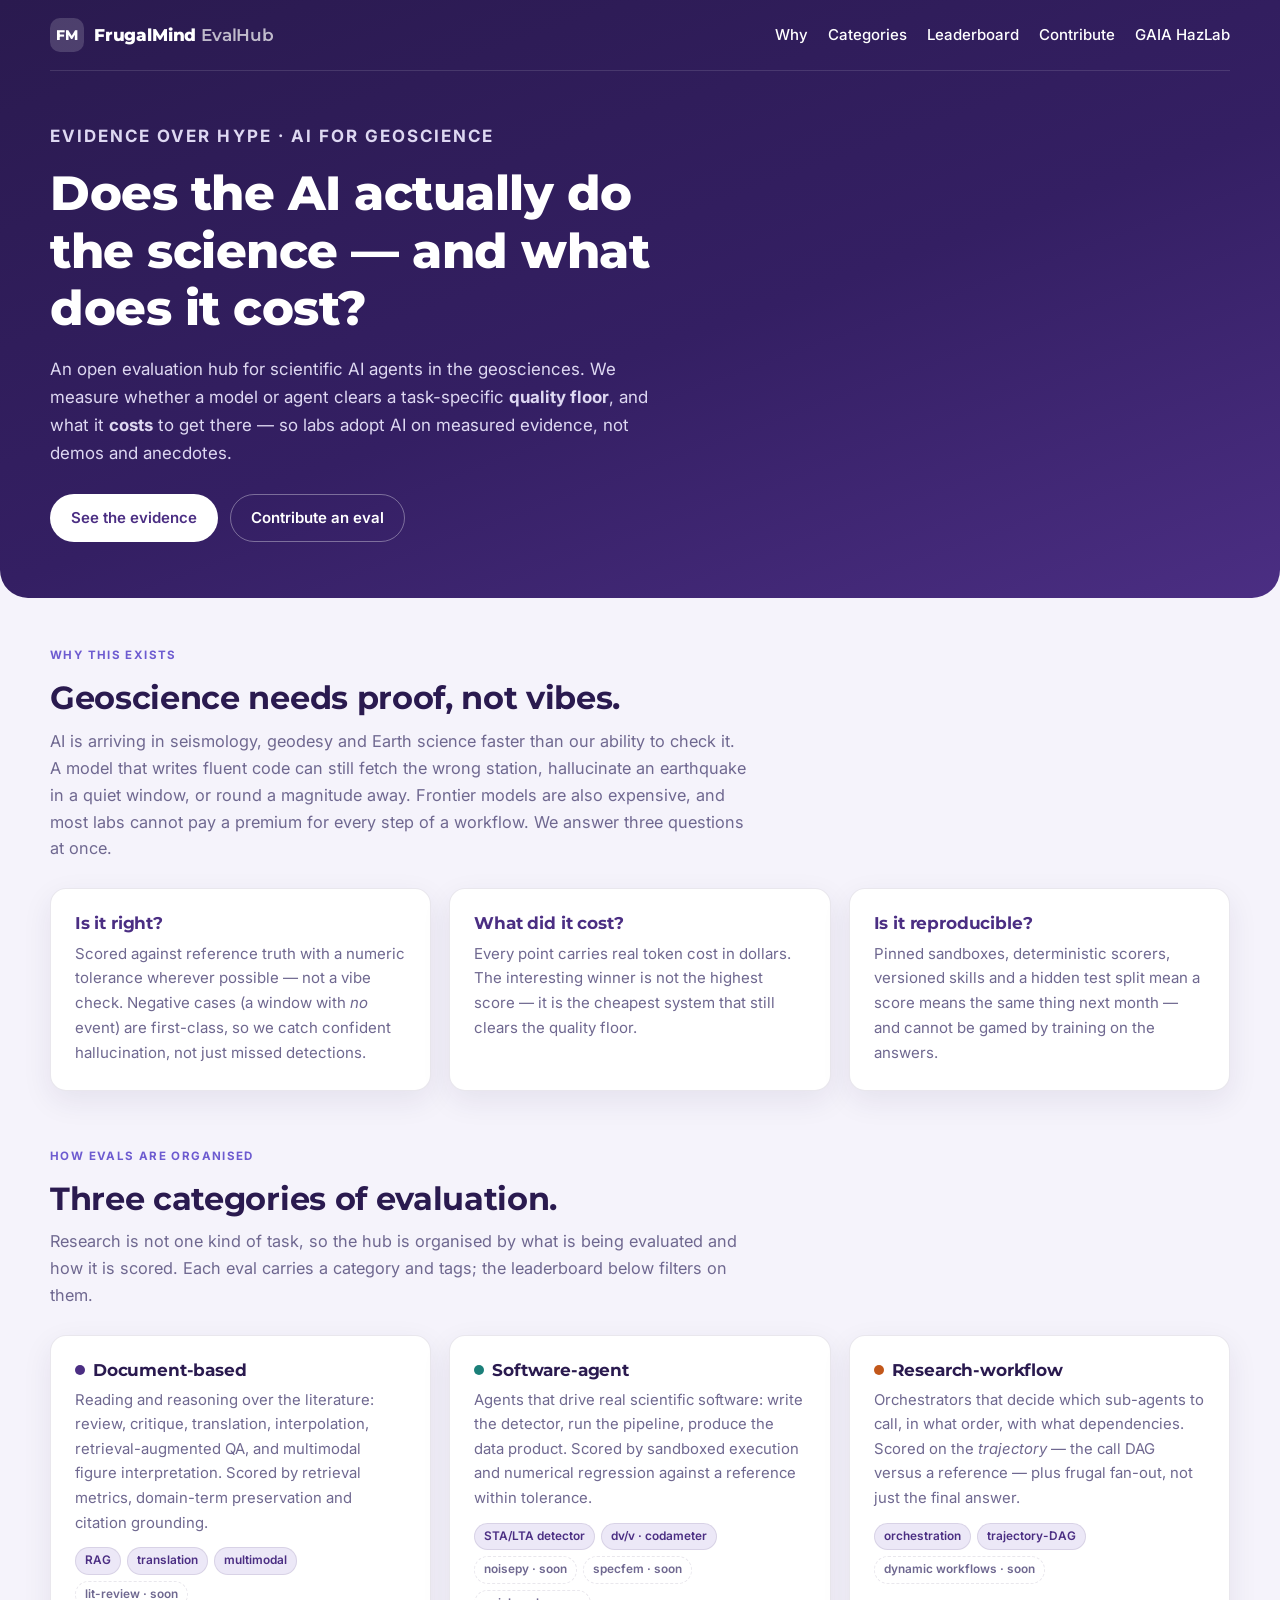
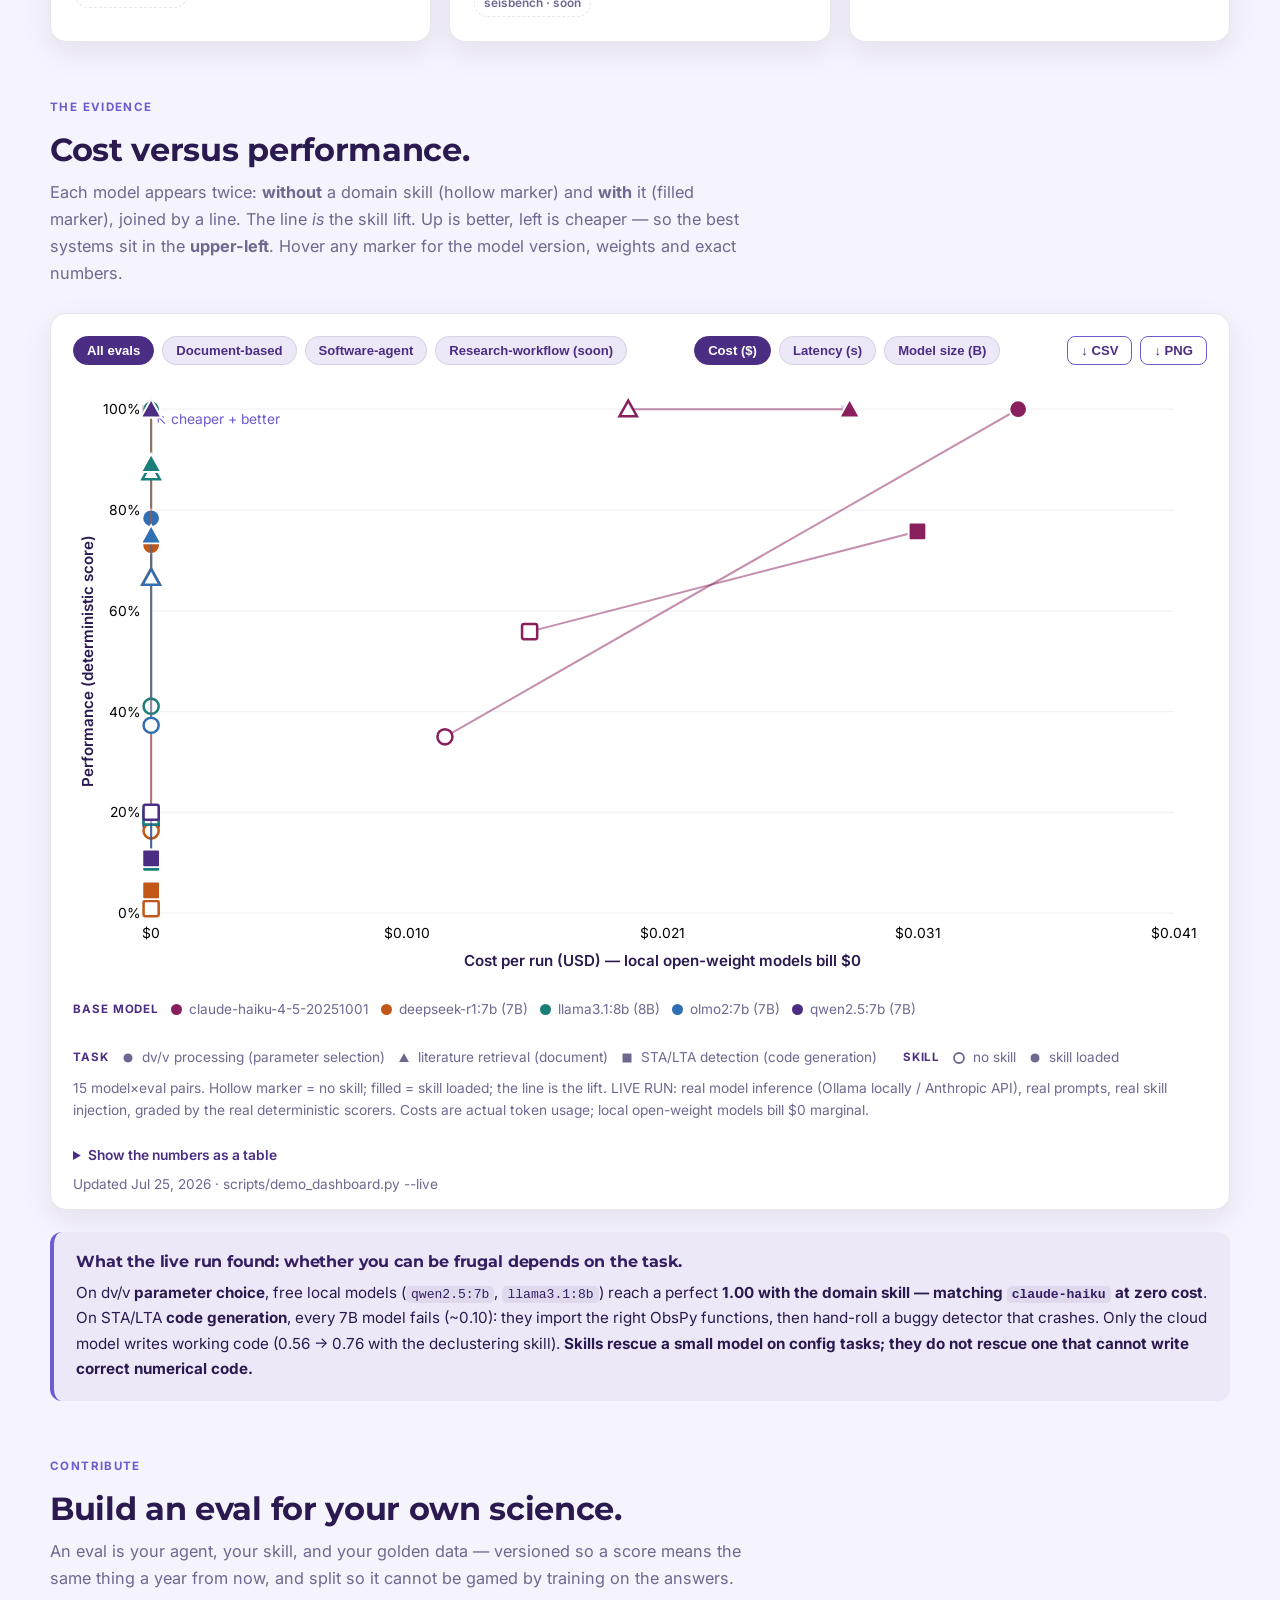
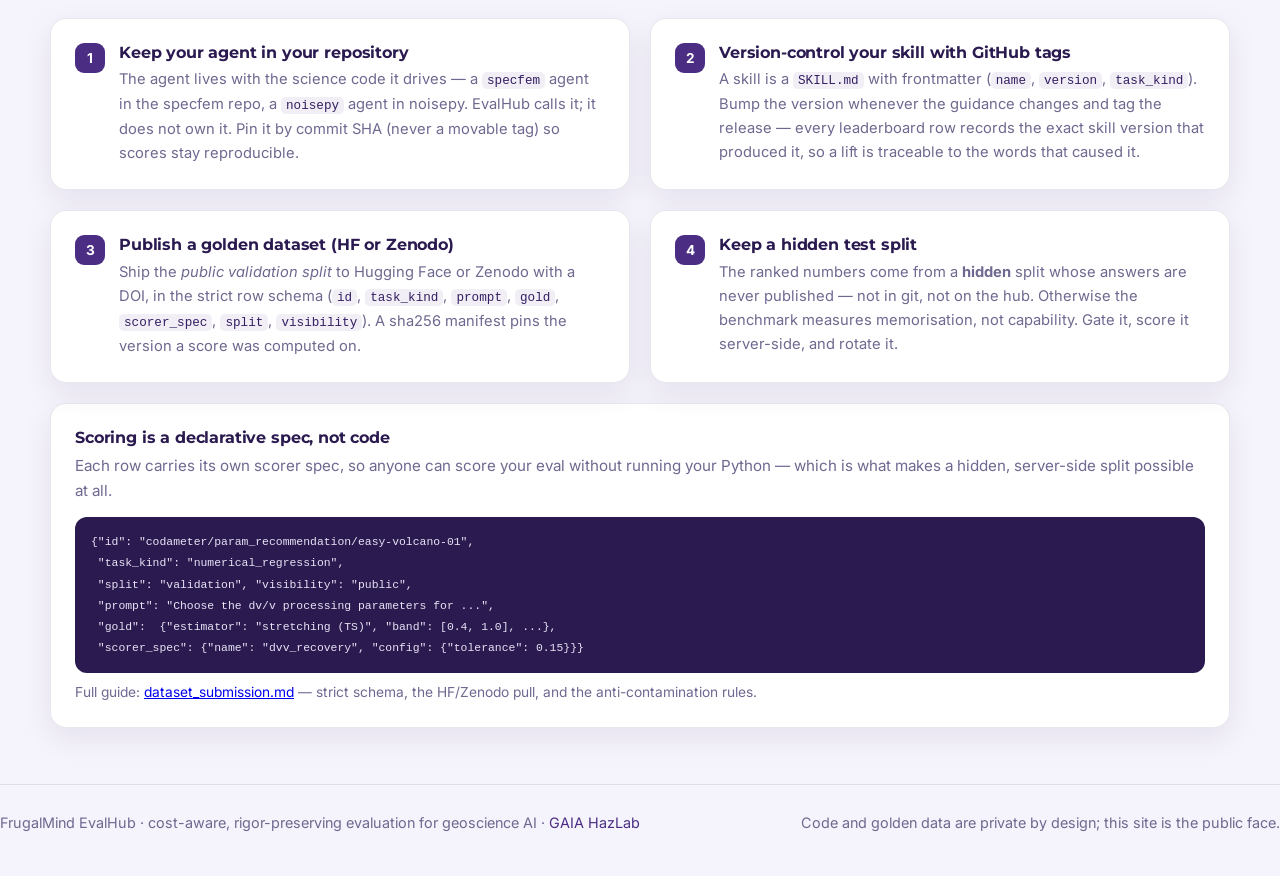
==== commit 5e47041a: "Complete the dvv_processing -> codameter rename across the dashboard The PR renamed the suite's DATA" ====
--- a/site/index.html
+++ b/site/index.html
@@ -286,7 +286,7 @@
             Each row carries its own scorer spec, so anyone can score your eval without running
             your Python — which is what makes a hidden, server-side split possible at all.
           </p>
-          <pre><code>{"id": "dvv_processing/param_recommendation/easy-volcano-01",
+          <pre><code>{"id": "codameter/param_recommendation/easy-volcano-01",
  "task_kind": "numerical_regression",
  "split": "validation", "visibility": "public",
  "prompt": "Choose the dv/v processing parameters for ...",
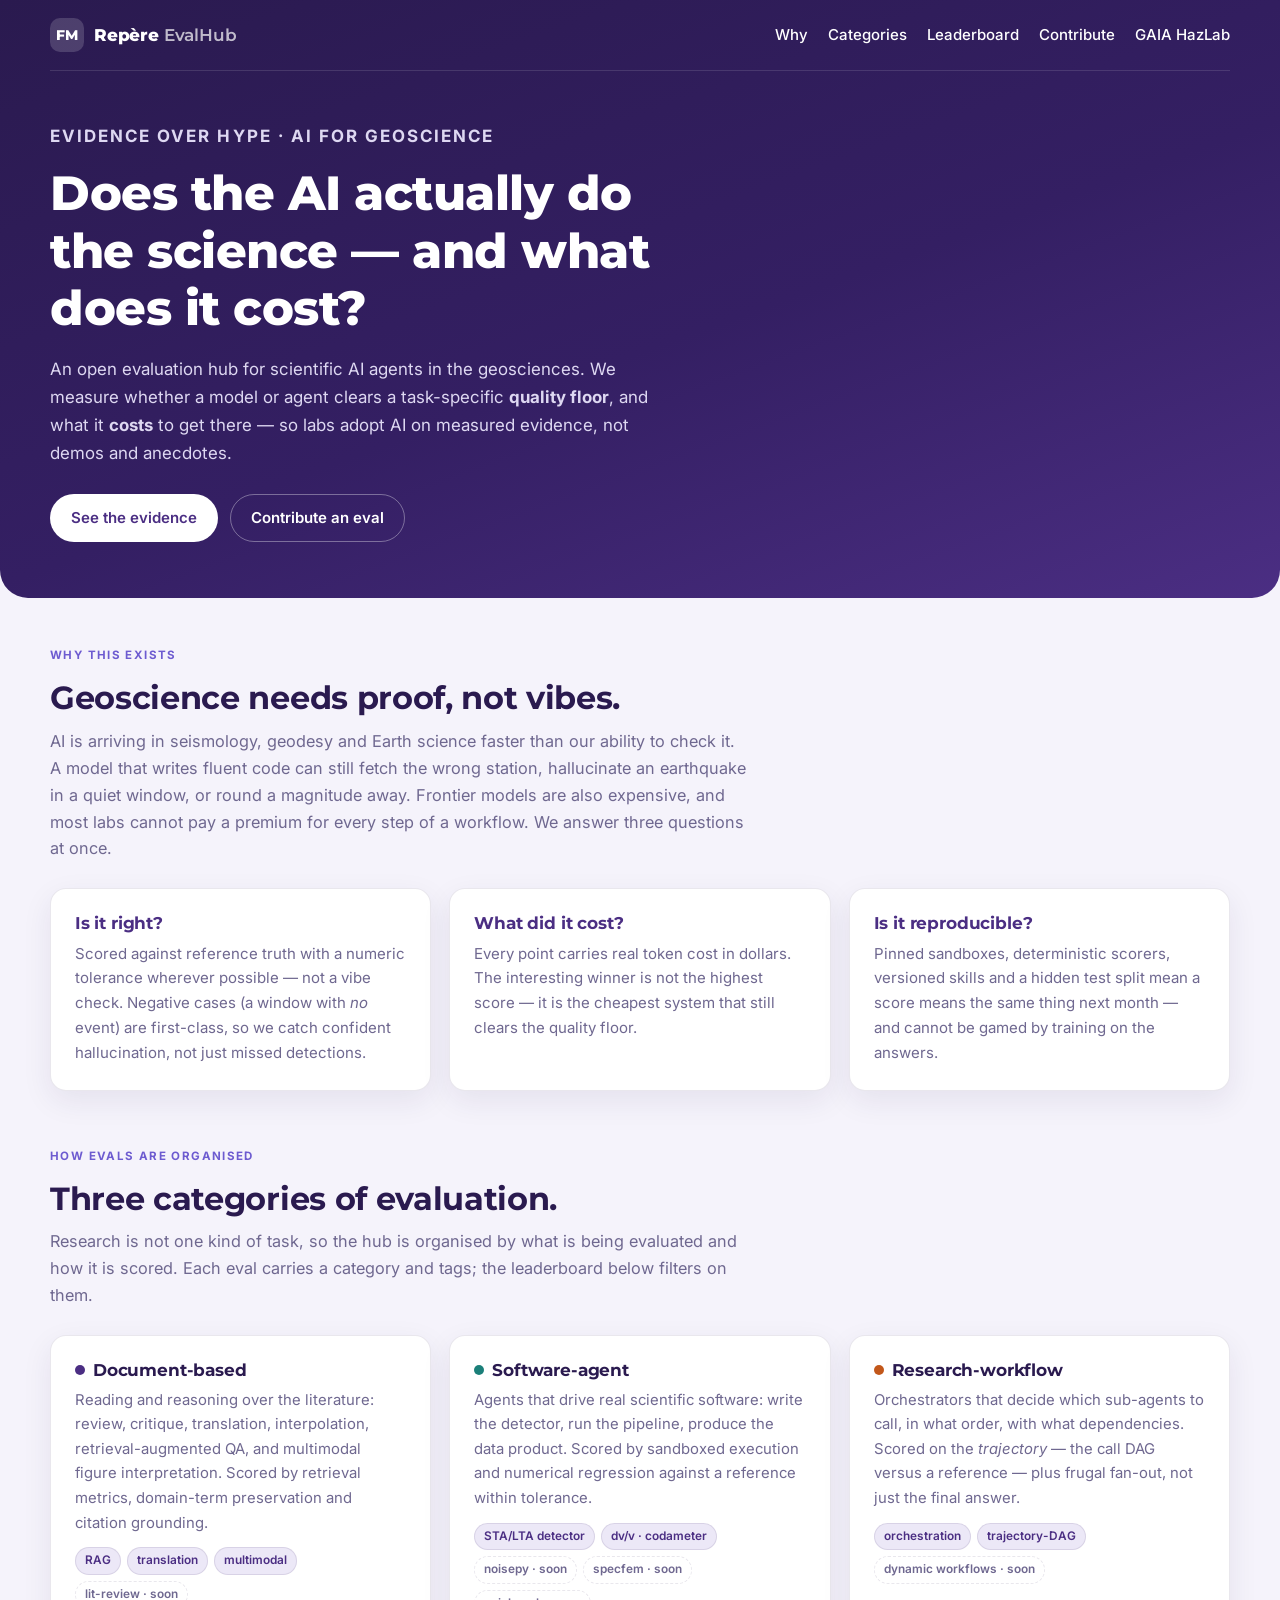
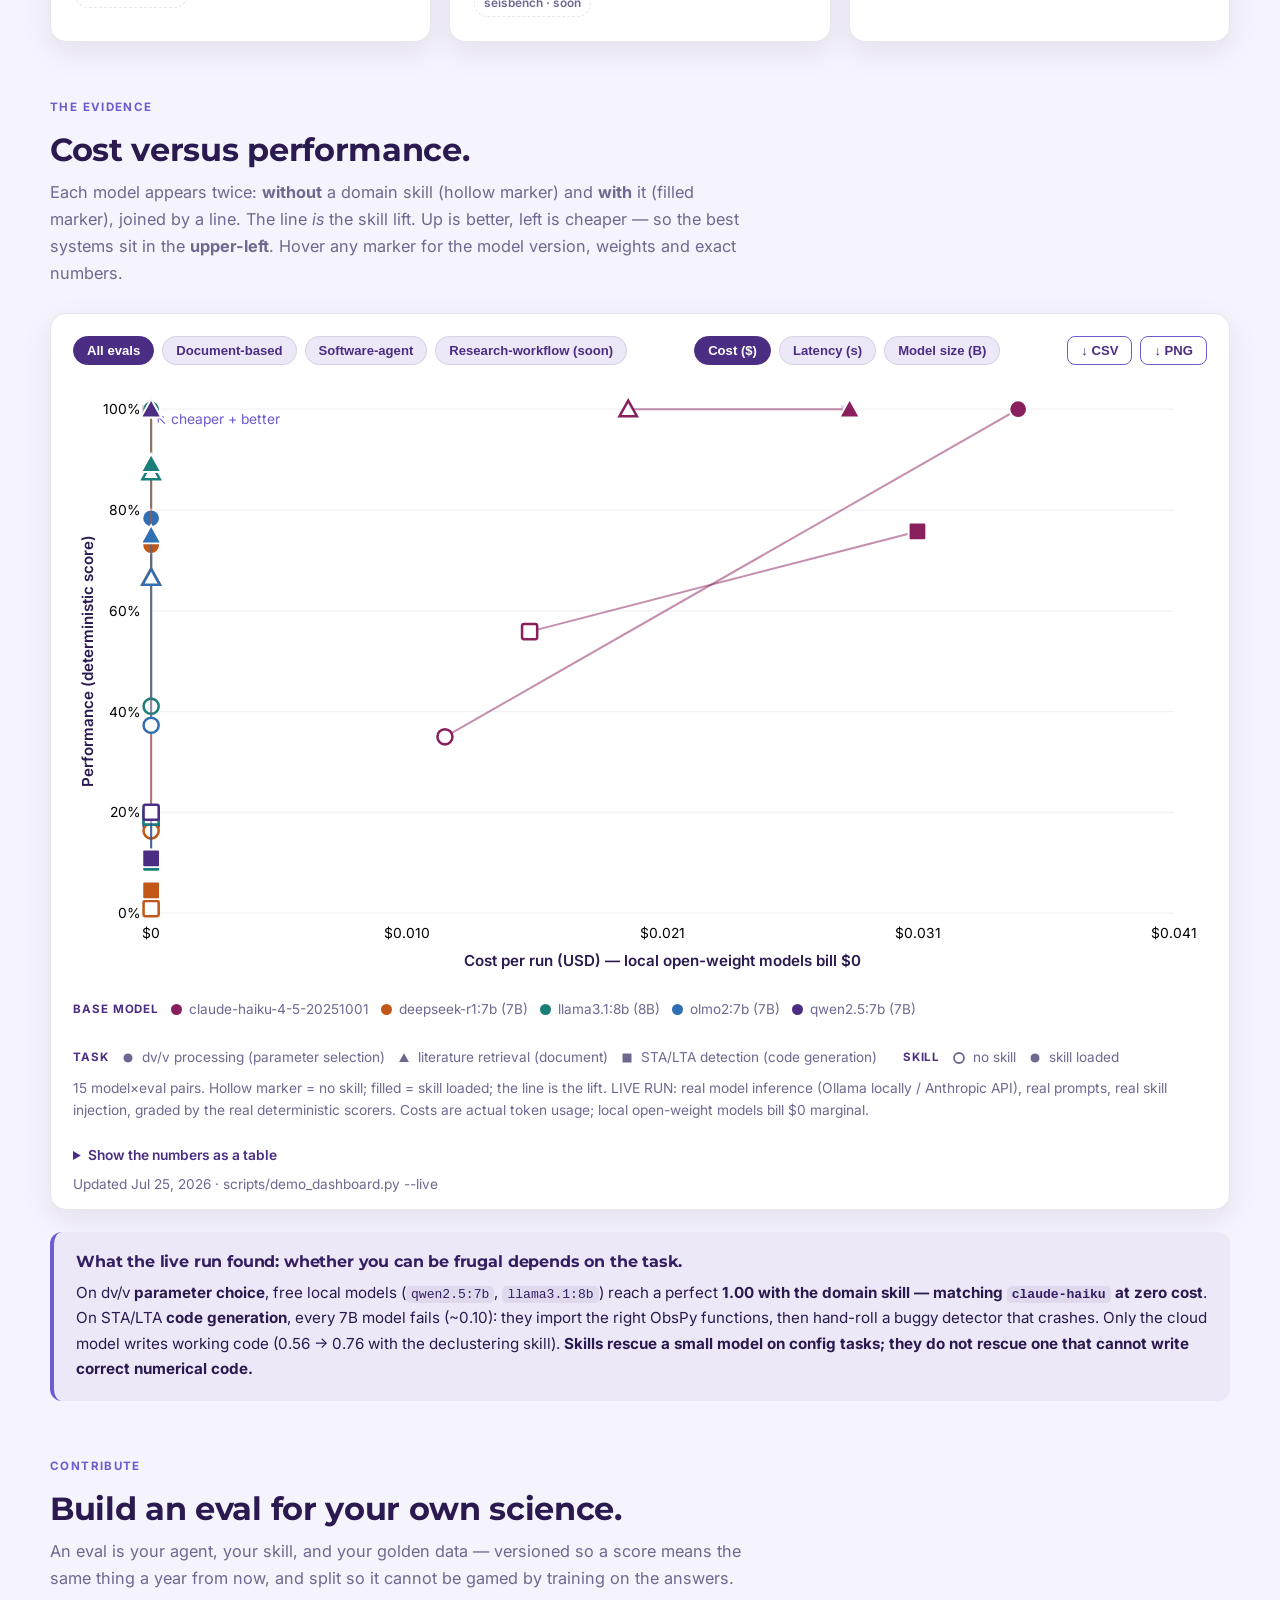
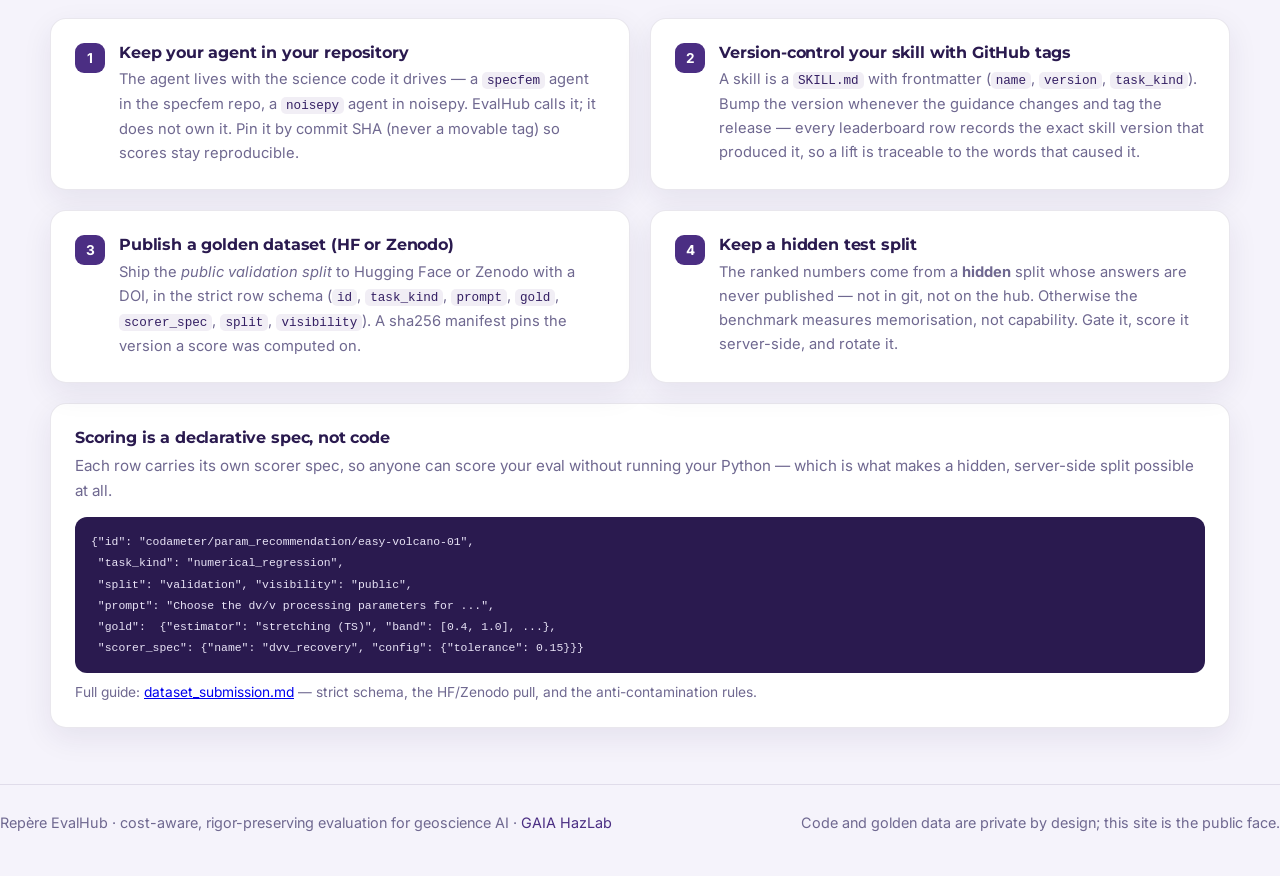
==== commit ce284b5e: "rename: FrugalMind -> Repère Repère is French for a fixed survey benchmark marker: the shared refere" ====
--- a/site/index.html
+++ b/site/index.html
@@ -5,9 +5,9 @@
     <meta name="viewport" content="width=device-width, initial-scale=1" />
     <meta
       name="description"
-      content="FrugalMind EvalHub — evidence-based, cost-aware evaluation of AI agents for geoscience. Three eval families, deterministic scoring, an open cost-vs-performance leaderboard."
+      content="Repère EvalHub — evidence-based, cost-aware evaluation of AI agents for geoscience. Three eval families, deterministic scoring, an open cost-vs-performance leaderboard."
     />
-    <title>FrugalMind EvalHub — evaluating AI for geoscience</title>
+    <title>Repère EvalHub — evaluating AI for geoscience</title>
     <link rel="preconnect" href="https://fonts.googleapis.com" />
     <link rel="preconnect" href="https://fonts.gstatic.com" crossorigin />
     <link
@@ -24,7 +24,7 @@
         <nav class="nav" aria-label="Primary">
           <a class="brand" href="./">
             <span class="brand-mark">FM</span>
-            <span>FrugalMind <span style="opacity:.7;font-weight:600">EvalHub</span></span>
+            <span>Repère <span style="opacity:.7;font-weight:600">EvalHub</span></span>
           </a>
           <div class="nav-links">
             <a href="#why">Why</a>
@@ -294,7 +294,7 @@
  "scorer_spec": {"name": "dvv_recovery", "config": {"tolerance": 0.15}}}</code></pre>
           <p class="chart-note">
             Full guide:
-            <a href="https://github.com/mdenolle/frugalmind/blob/main/docs/dataset_submission.md">dataset_submission.md</a>
+            <a href="https://github.com/mdenolle/repere/blob/main/docs/dataset_submission.md">dataset_submission.md</a>
             — strict schema, the HF/Zenodo pull, and the anti-contamination rules.
           </p>
         </div>
@@ -303,7 +303,7 @@
 
     <footer class="site-footer">
       <div class="shell" style="display:flex;justify-content:space-between;gap:12px;flex-wrap:wrap;width:100%">
-        <span>FrugalMind EvalHub · cost-aware, rigor-preserving evaluation for geoscience AI · <a href="https://github.com/gaia-hazlab">GAIA HazLab</a></span>
+        <span>Repère EvalHub · cost-aware, rigor-preserving evaluation for geoscience AI · <a href="https://github.com/gaia-hazlab">GAIA HazLab</a></span>
         <span>Code and golden data are private by design; this site is the public face.</span>
       </div>
     </footer>
--- a/site/styles.css
+++ b/site/styles.css
@@ -1,5 +1,5 @@
 /* ==========================================================================
-   FrugalMind EvalHub — styled to the GAIA HazLab design system
+   Repère EvalHub — styled to the GAIA HazLab design system
    (tokens mirrored from gaia-hazlab.github.io: UW Husky Purple on lavender)
    ========================================================================== */
 
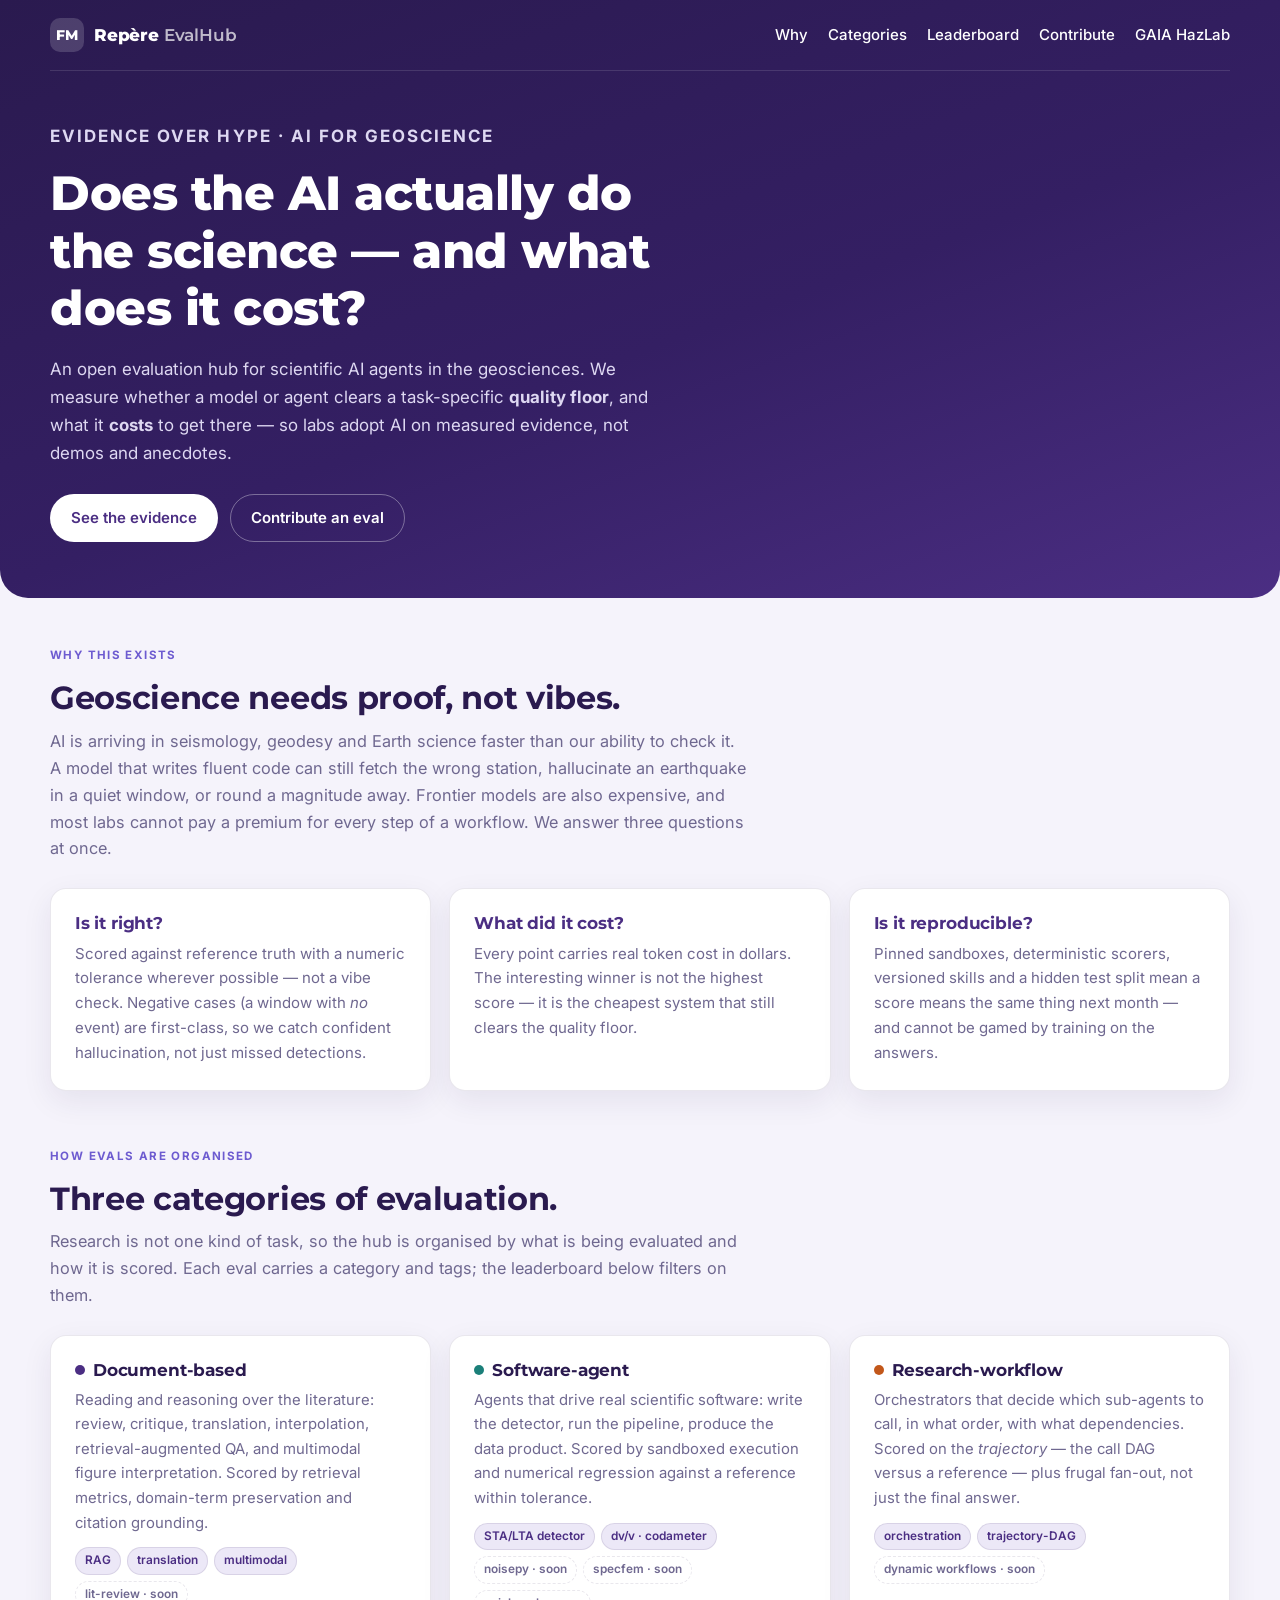
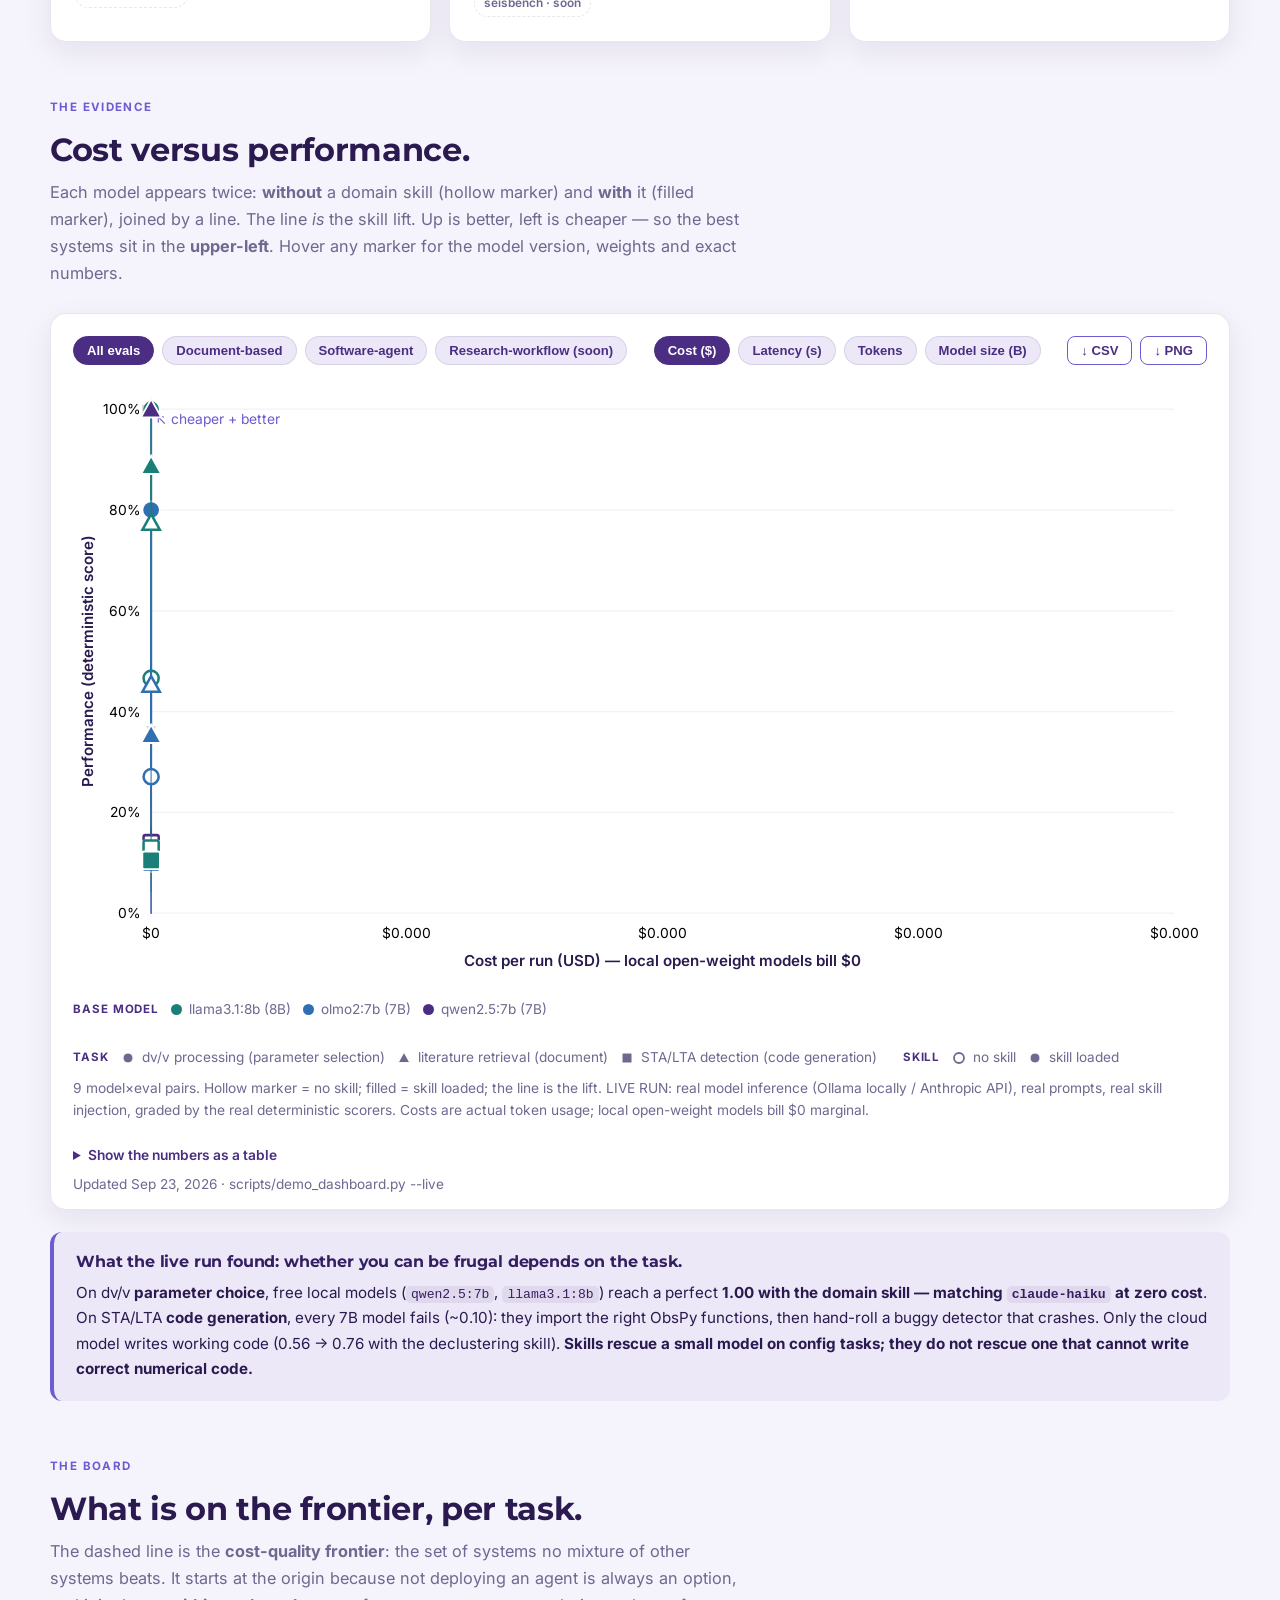
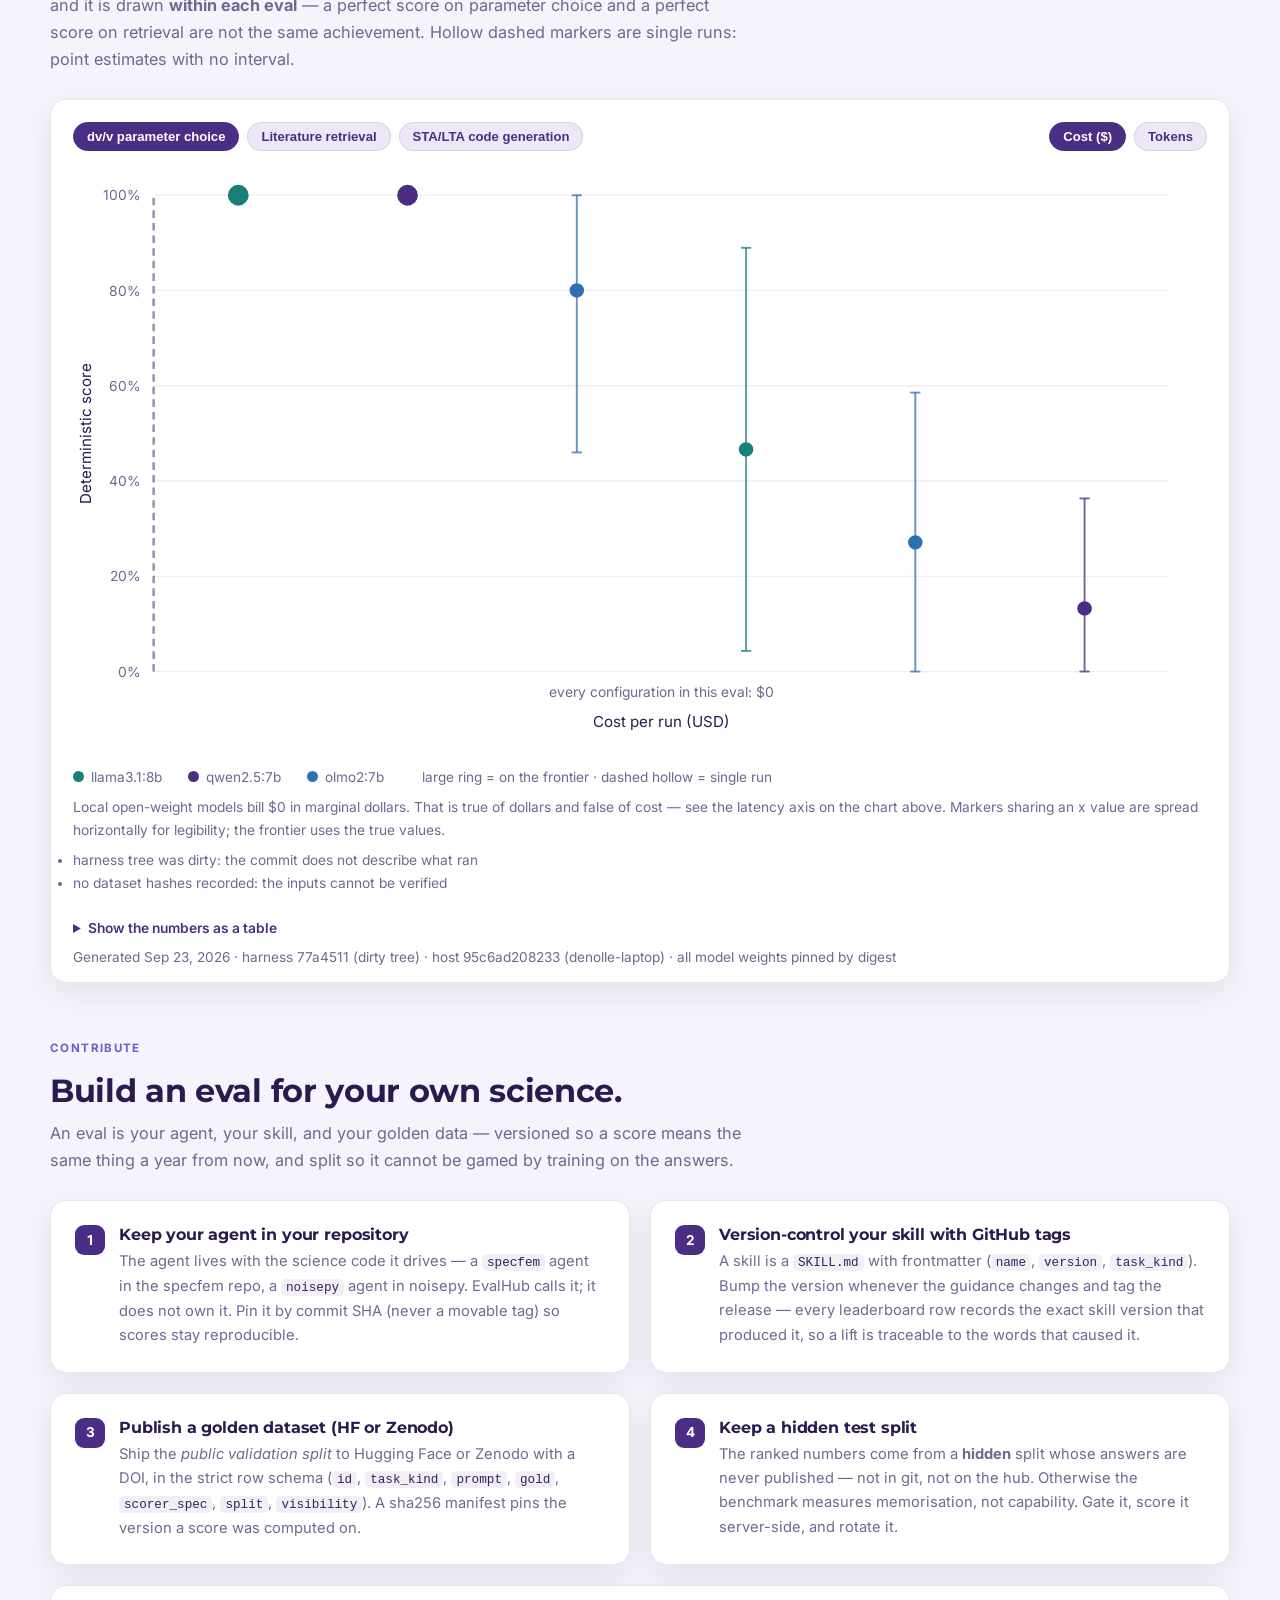
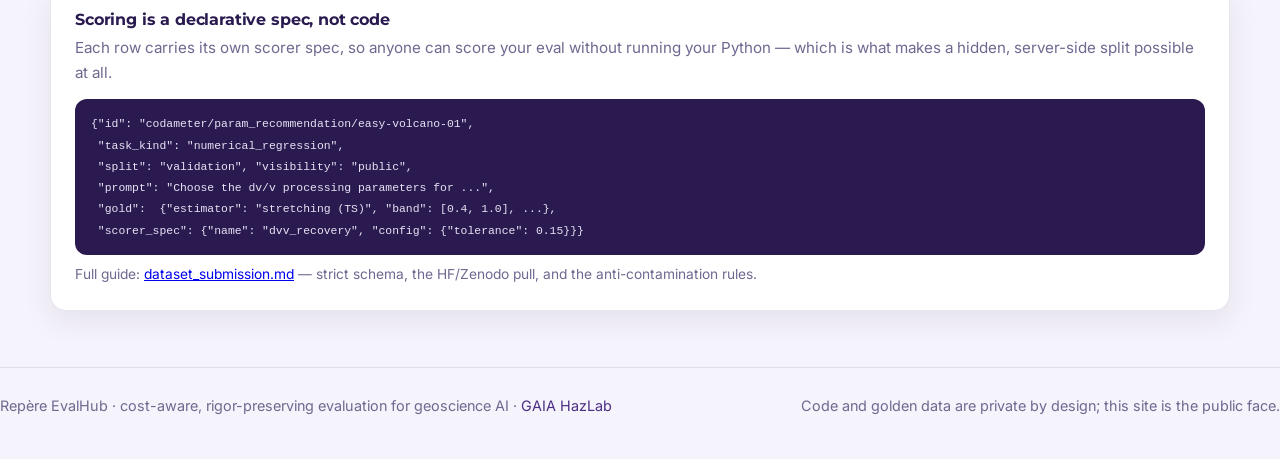
==== commit d341d2fd: "feat: leaderboard schema v0.2 and the board panel score becomes score_mean + score_ci95 + score_runs" ====
--- a/site/index.html
+++ b/site/index.html
@@ -215,6 +215,63 @@
         </div>
       </section>
 
+      <!-- ================= BOARD: cost vs quality, with the frontier ======= -->
+      <section id="board">
+        <div class="section-head">
+          <p class="eyebrow">The board</p>
+          <h2>What is on the frontier, per task.</h2>
+          <p class="lede">
+            The dashed line is the <strong>cost-quality frontier</strong>: the set of systems no
+            mixture of other systems beats. It starts at the origin because not deploying an agent
+            is always an option, and it is drawn <strong>within each eval</strong> — a perfect score
+            on parameter choice and a perfect score on retrieval are not the same achievement.
+            Hollow dashed markers are single runs: point estimates with no interval.
+          </p>
+        </div>
+
+        <div class="card chart-card">
+          <div class="chart-toolbar">
+            <div class="filters" id="board-suites" role="group" aria-label="Choose an eval"></div>
+            <div class="filters" id="board-axis" role="group" aria-label="Choose the cost axis"></div>
+          </div>
+
+          <svg id="board-chart" viewBox="0 0 900 460" role="img"
+               aria-label="Cost versus deterministic score, with the frontier per eval"></svg>
+
+          <div class="legend" id="board-legend"></div>
+          <p class="chart-note" id="board-note"></p>
+
+          <ul class="chart-note" id="board-warnings" hidden></ul>
+
+          <details class="data-table-wrap">
+            <summary>Show the numbers as a table</summary>
+            <div class="table-scroll">
+              <table class="data-table">
+                <caption class="sr-only">
+                  Score with its 95% interval, number of runs, cost, tokens, and which
+                  frontier each configuration sits on.
+                </caption>
+                <thead>
+                  <tr>
+                    <th scope="col">Model</th>
+                    <th scope="col">Condition</th>
+                    <th scope="col">Score % (± pp)</th>
+                    <th scope="col">Runs</th>
+                    <th scope="col">Consistency</th>
+                    <th scope="col">Cost</th>
+                    <th scope="col">Tokens</th>
+                    <th scope="col">Frontier</th>
+                  </tr>
+                </thead>
+                <tbody id="board-table-body"></tbody>
+              </table>
+            </div>
+          </details>
+          <p class="meta-line" id="board-provenance"></p>
+        </div>
+      </section>
+
+
       <!-- ================= CONTRIBUTE ================= -->
       <section id="contribute">
         <div class="section-head">
@@ -310,5 +367,6 @@
 
     <div id="tooltip" role="tooltip"></div>
     <script src="app.js" type="module"></script>
+    <script src="board.js" type="module"></script>
   </body>
 </html>
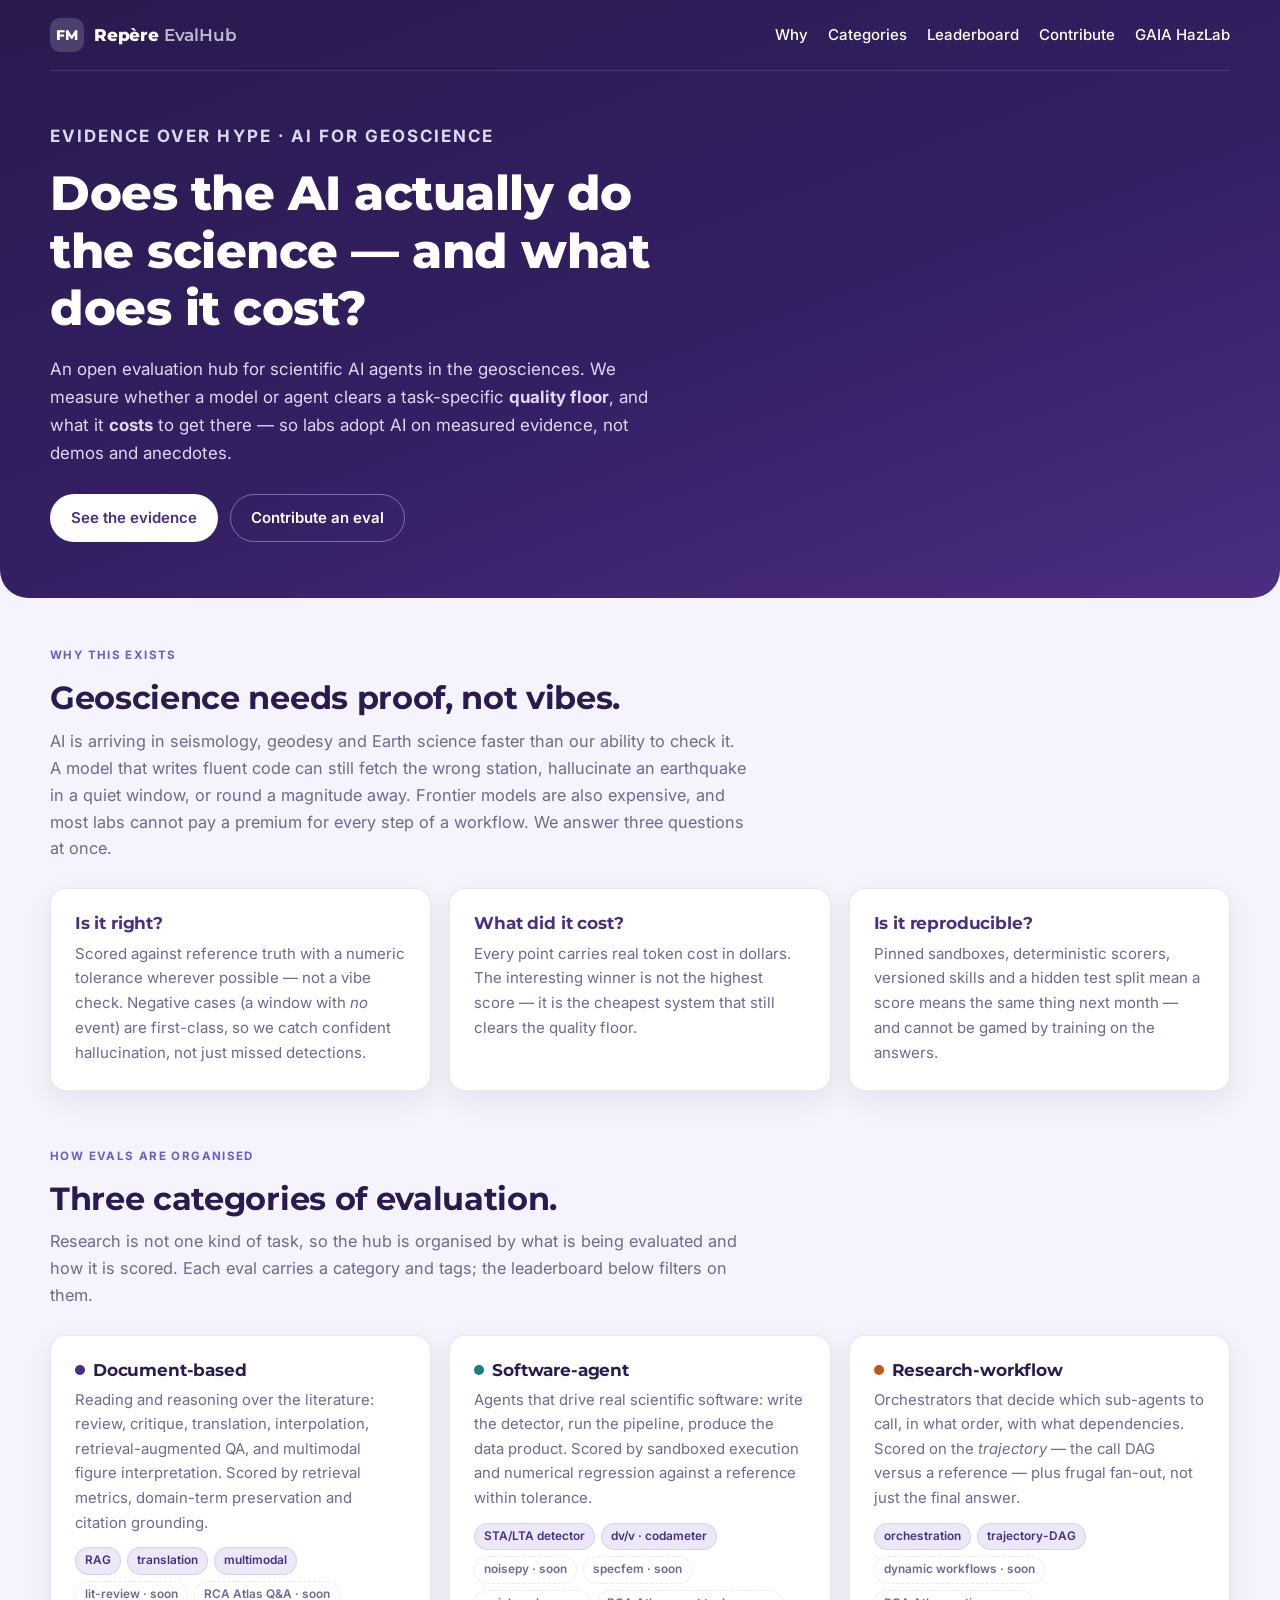
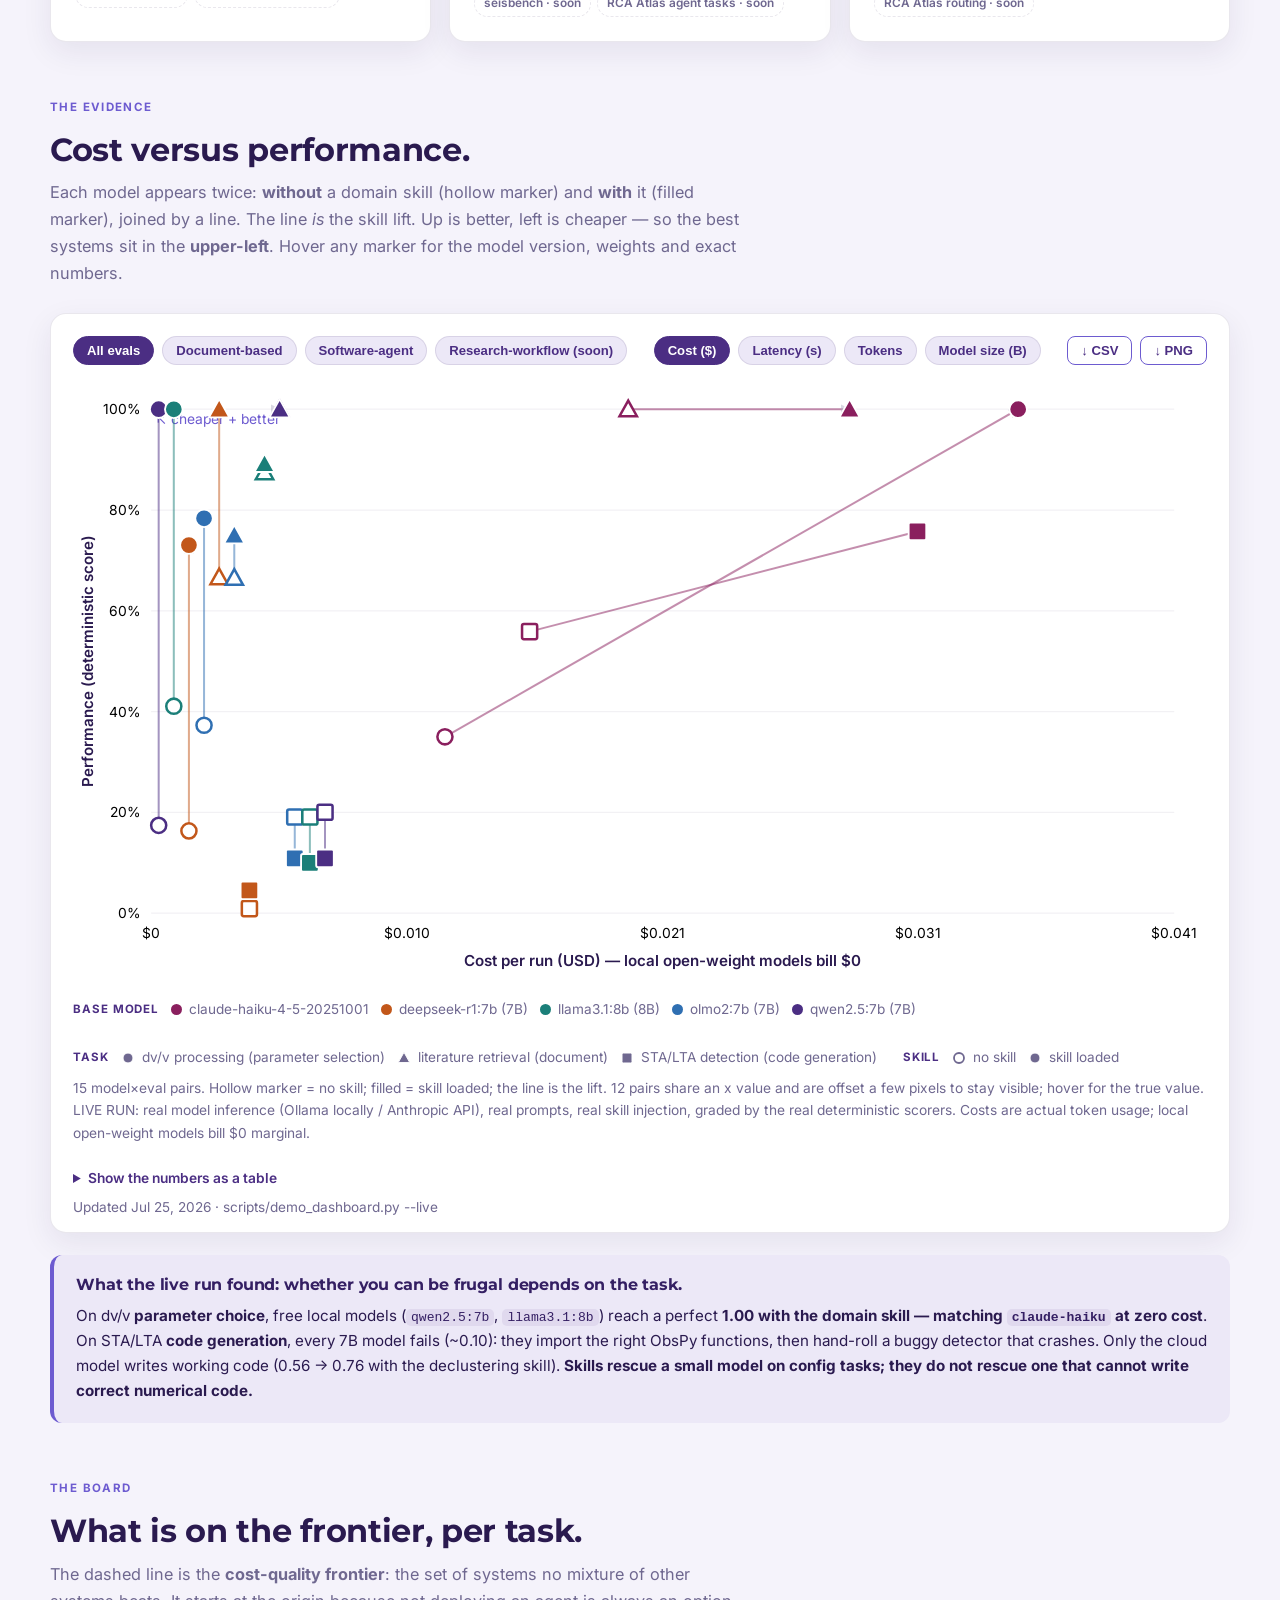
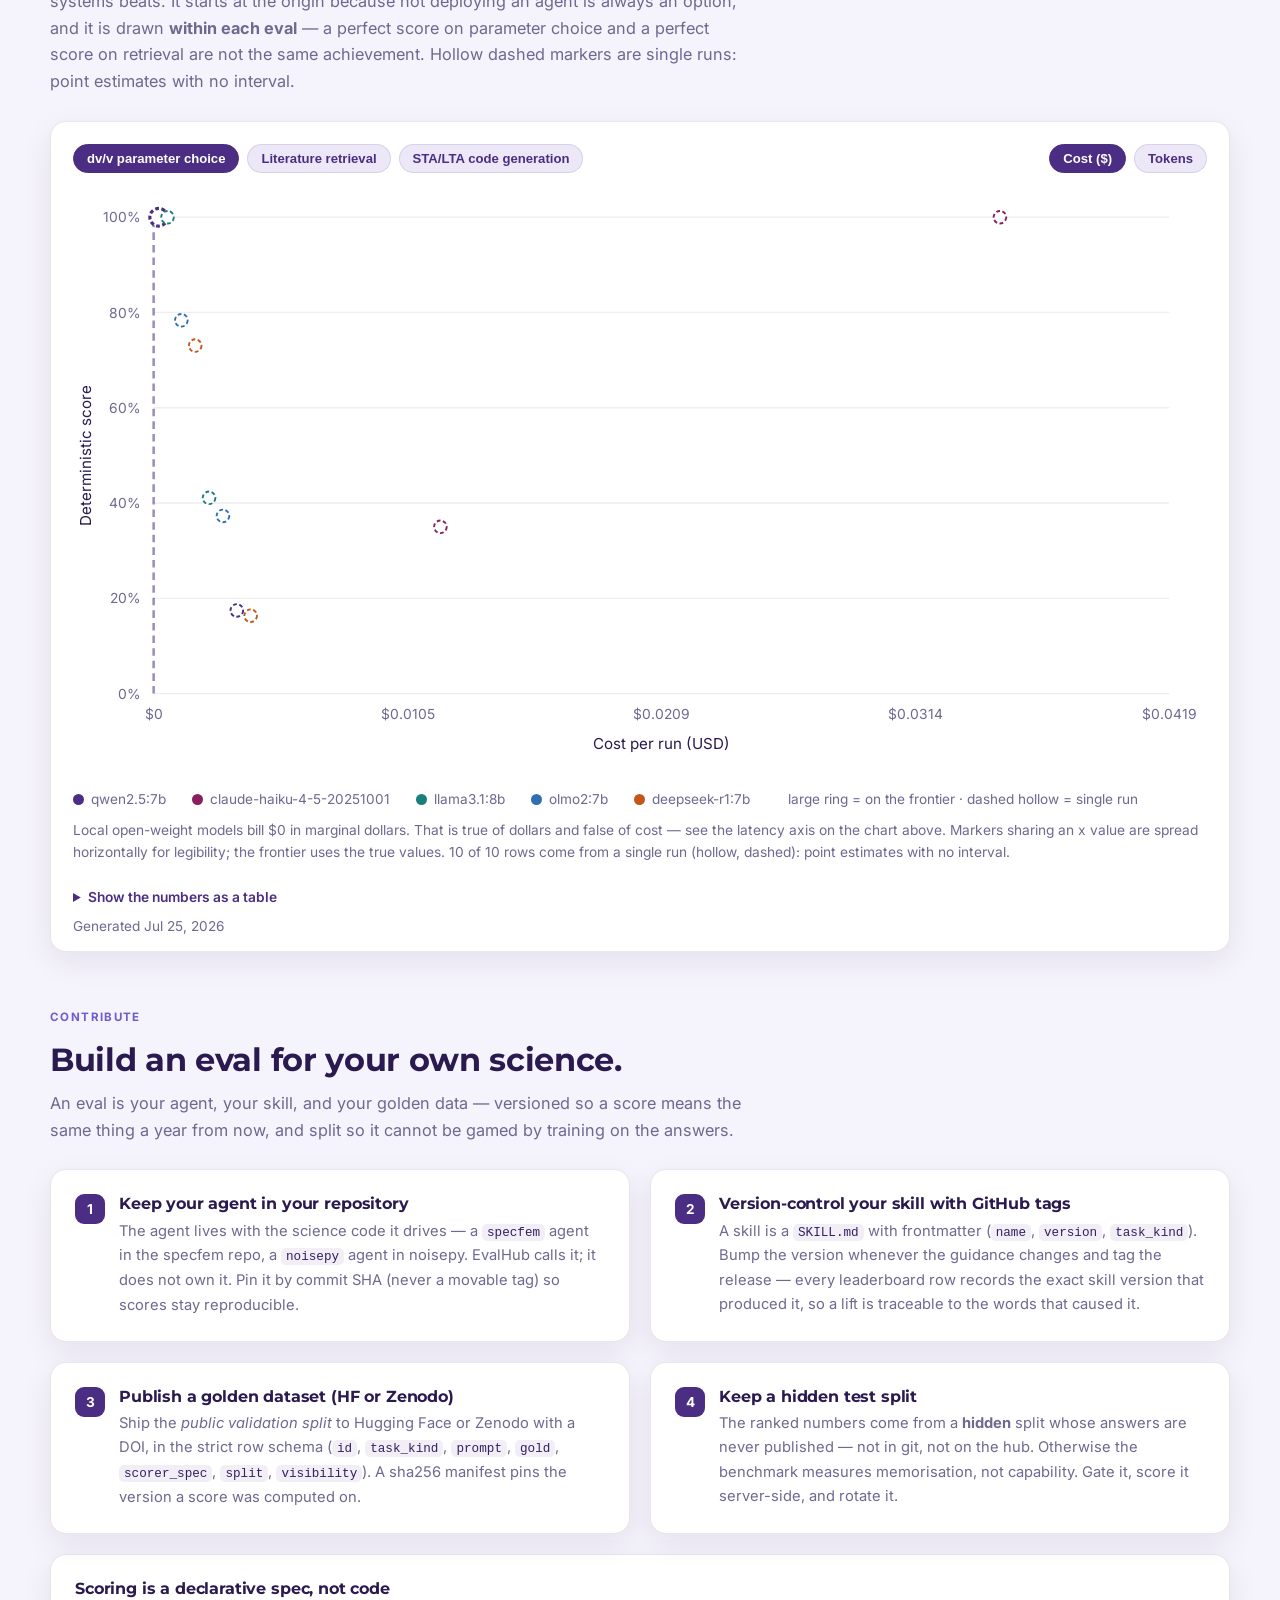
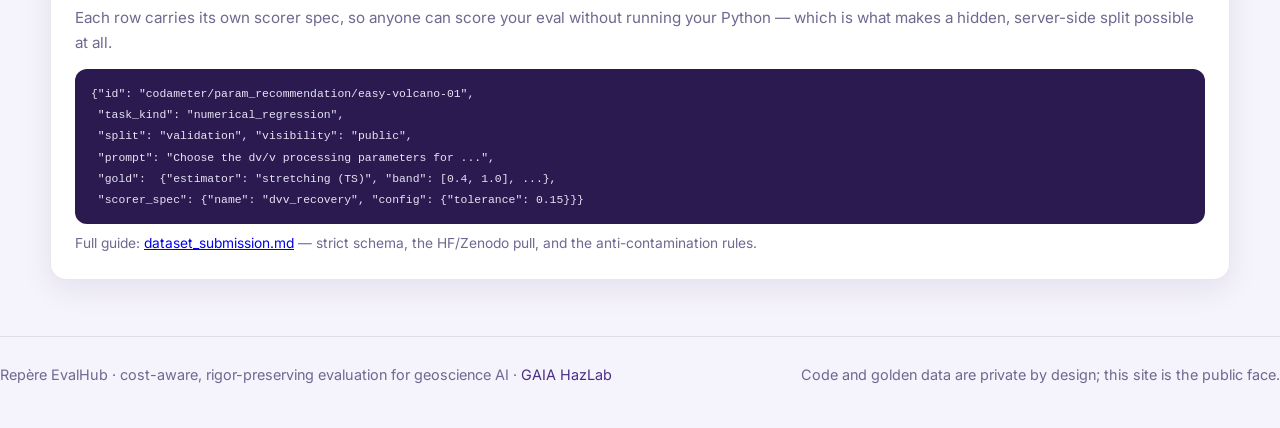
==== commit 6175aa03: "fix(site): show the full July board, spread $0 points, add RCA Atlas placeholders The 2026-09-23 swe" ====
--- a/site/index.html
+++ b/site/index.html
@@ -115,6 +115,7 @@
             <div class="tags">
               <span class="tag">RAG</span><span class="tag">translation</span>
               <span class="tag">multimodal</span><span class="tag soon">lit-review · soon</span>
+              <span class="tag soon">RCA Atlas Q&amp;A · soon</span>
             </div>
           </article>
           <article class="card cat">
@@ -127,7 +128,7 @@
             <div class="tags">
               <span class="tag">STA/LTA detector</span><span class="tag">dv/v · codameter</span>
               <span class="tag soon">noisepy · soon</span><span class="tag soon">specfem · soon</span>
-              <span class="tag soon">seisbench · soon</span>
+              <span class="tag soon">seisbench · soon</span><span class="tag soon">RCA Atlas agent tasks · soon</span>
             </div>
           </article>
           <article class="card cat">
@@ -139,7 +140,7 @@
             </p>
             <div class="tags">
               <span class="tag">orchestration</span><span class="tag">trajectory-DAG</span>
-              <span class="tag soon">dynamic workflows · soon</span>
+              <span class="tag soon">dynamic workflows · soon</span><span class="tag soon">RCA Atlas routing · soon</span>
             </div>
           </article>
         </div>
